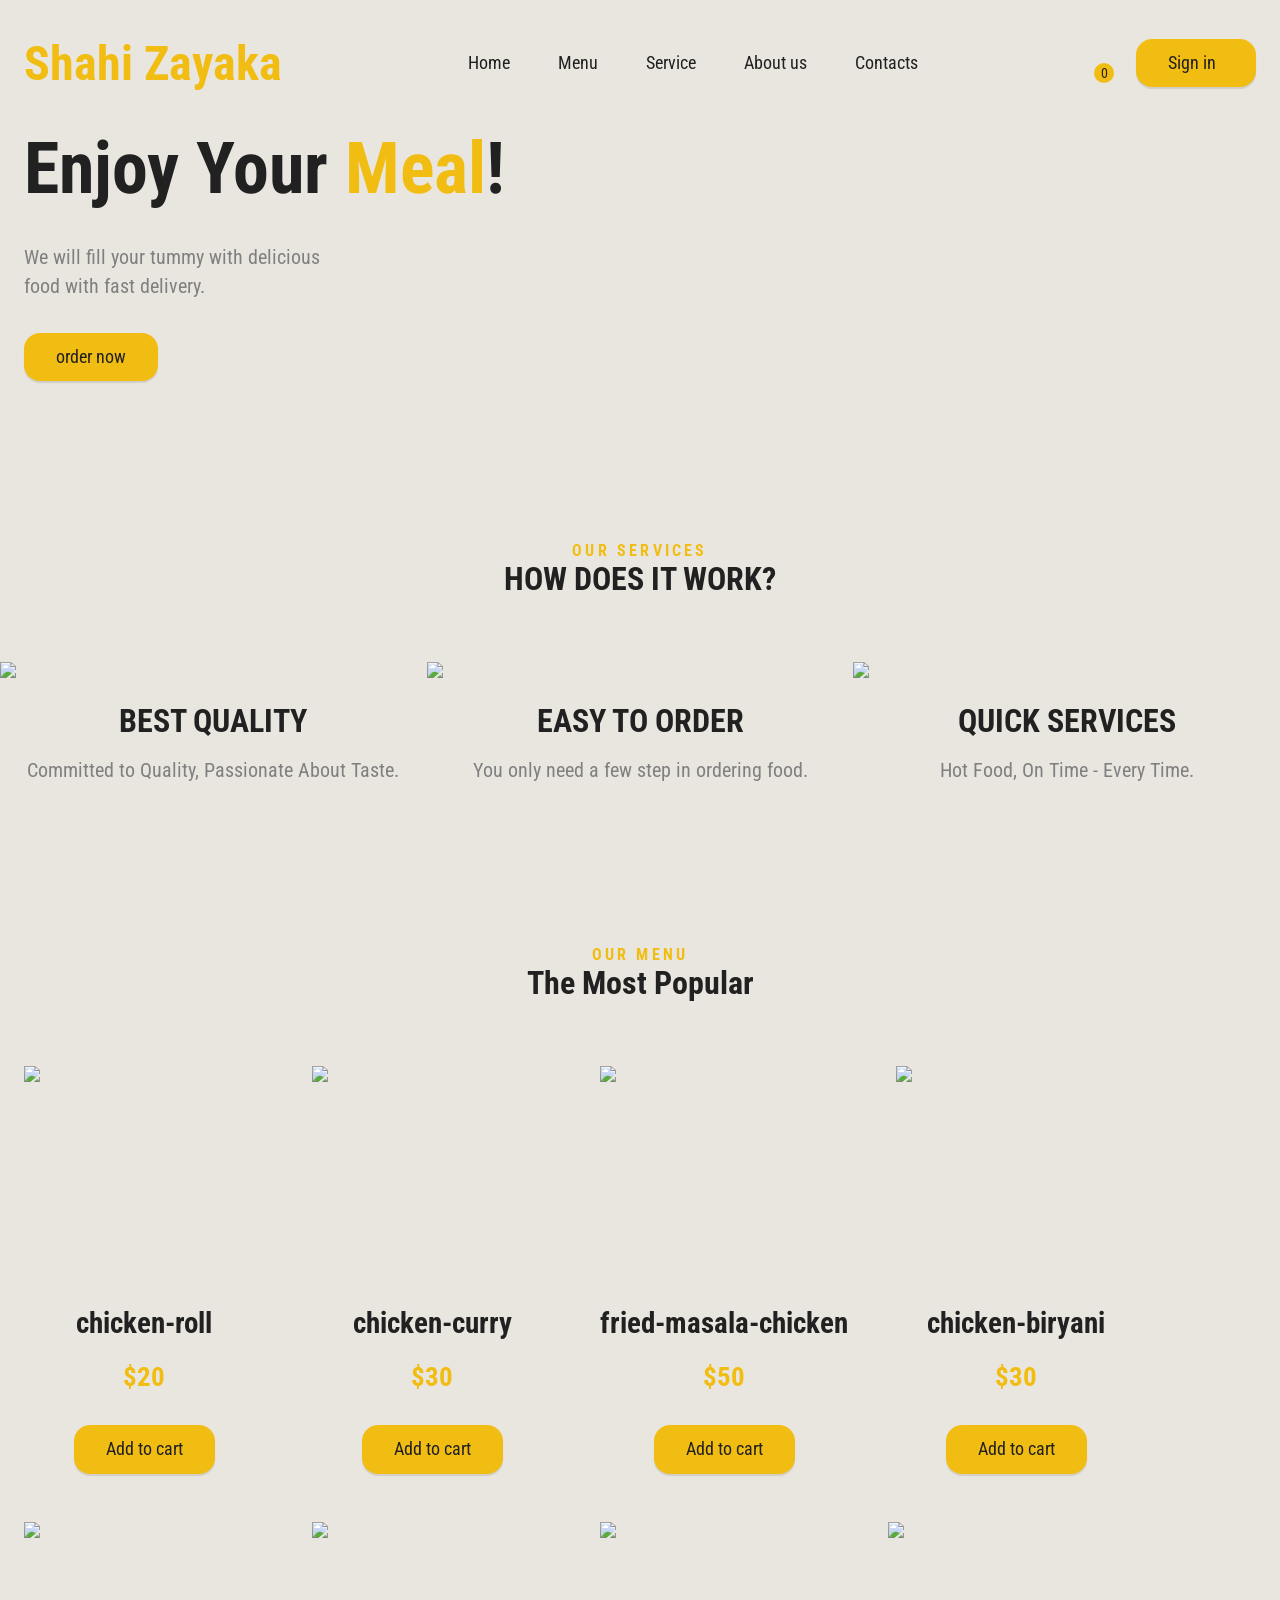
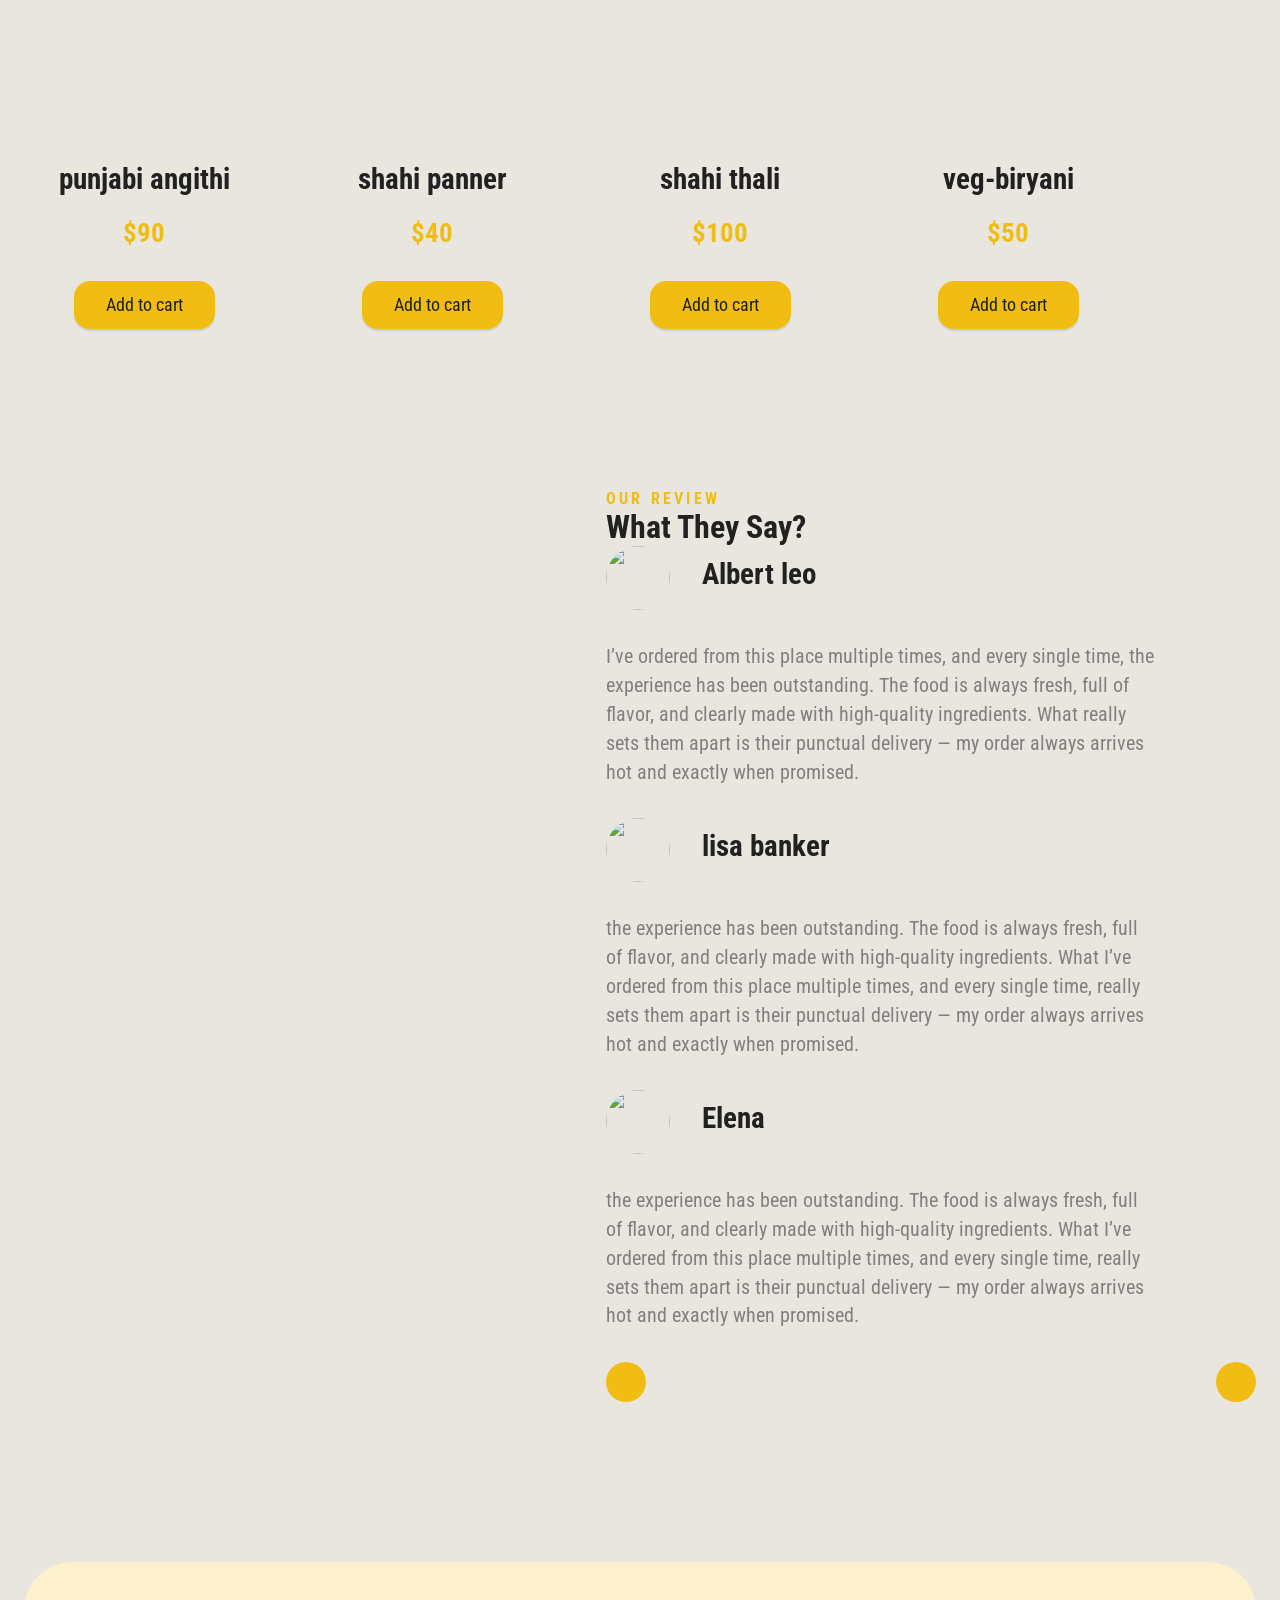
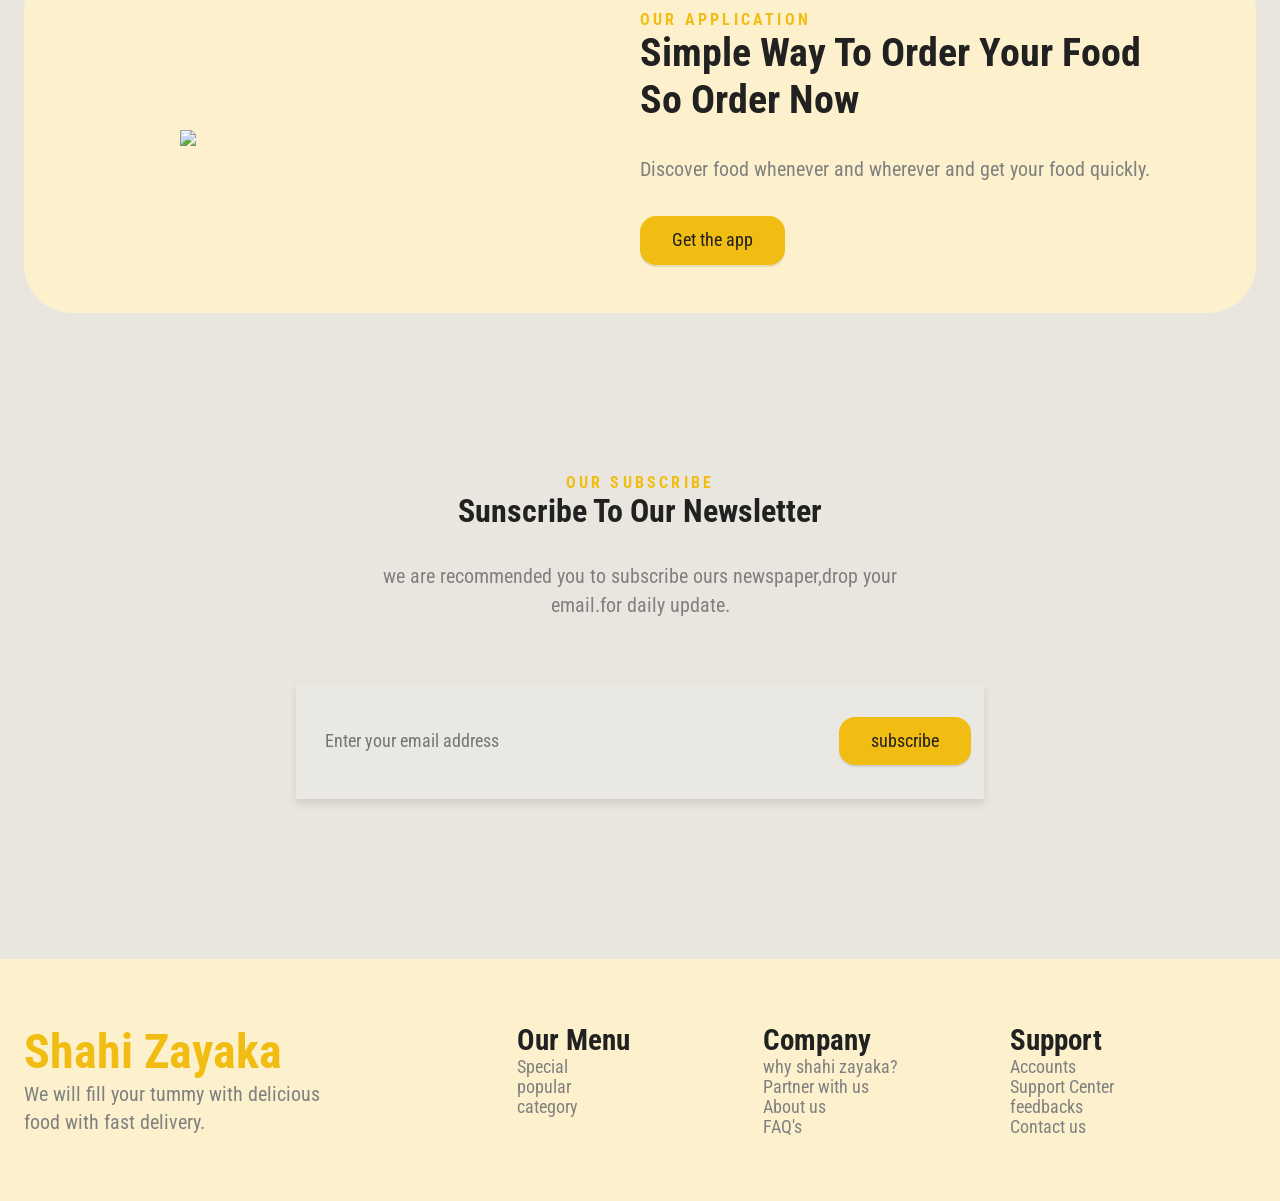
==== index.html @ 4ebecc83 "Add files via upload" ====
<!DOCTYPE html>
<html lang="en">
<head>
    <meta charset="UTF-8">
    <meta name="viewport" content="width=device-width, initial-scale=1.0">
    <title>Shahi Zaika</title>
    <link rel="stylesheet" href="https://cdnjs.cloudflare.com/ajax/libs/font-awesome/7.0.0/css/all.min.css" integrity="sha512-DxV+EoADOkOygM4IR9yXP8Sb2qwgidEmeqAEmDKIOfPRQZOWbXCzLC6vjbZyy0vPisbH2SyW27+ddLVCN+OMzQ==" crossorigin="anonymous" referrerpolicy="no-referrer" />
    <link rel="stylesheet" href="https://cdn.jsdelivr.net/npm/swiper@11/swiper-bundle.min.css"
/>
    <link rel="stylesheet" href="style.css">
    <script defer src="main.js"></script>
</head>
<body>
    <!-- HEADER -->
     <header>
        <nav class="navbar flex between wrapper">
            <a href="#" class="logo">Shahi Zayaka</a>

            <!-- DESKTOP-MENU -->
            <ul class="navlist flex gap-3">
                <li>
                    <a href="#">Home</a>
                </li>
                <li>
                    <a href="#">Menu</a>
                </li>
                <li>
                    <a href="#">Service</a>
                </li>
                <li>
                    <a href="#">About us</a>
                </li>
                <li>
                    <a href="#">Contacts</a>
                </li>
            </ul>
                    <!-- MOBILE-MENU -->
                    
                     <ul class="mobile-menu">
                <li>
                    <a href="#">Home</a>
                </li>
                <li>
                    <a href="#">Menu</a>
                </li>
                <li>
                    <a href="#">Service</a>
                </li>
                <li>
                    <a href="#">About us</a>
                </li>
                <li>
                    <a href="#">Contacts</a>
                </li>
                <li>
                    <a href="#" class="btn">
                    Sign in
                    &nbsp;
                    <i class="fa-solid fa-right-to-bracket"></i>
                </a>
                </li>
            </ul>
            <div class="Desktop-Action flex gap-2">
                <a href="#" class="cart-icon">
                    <i class="fa-solid fa-bag-shopping"></i>
                    <span class="cart-value">0</span>

                </a>
                <a href="#" class="btn">
                    Sign in
                    &nbsp;
                    <i class="fa-solid fa-right-to-bracket"></i>
                </a>
                <a href="#" class="hamburger">
                    <i class="fa-solid fa-bars"></i>
                </a>
            </div>
        </nav>

     </header>
     <!-- section part -->
      <main>
        <section>
            <div class="hero-section flex wrapper gap-4">
                <div class="content">
                   <h1> Enjoy Your <span>Meal</span>!</h1>
                   <p class="para">
                    We will fill your tummy with delicious <br>
                    food with fast delivery.
                   </p>
                   
                
                <div class="fex gap-2">
                    <a href="#" class="btn">order now</a>
                    <a href="#" class="social-icon">
                    <i class="fa-brands fa-facebook"></i>
                    </a>
                    <a href="#" class="social-icon">
                    <i class="fa-brands fa-square-x-twitter"></i>
                    </a>
                    <a href="#" class="social-icon">
                    <i class="fa-brands fa-square-instagram"></i>    
                    </a>
                    <a href="#" class="social-icon">
                    <i class="fa-brands fa-square-whatsapp"></i>    
                    </a>
                    <a href="#" class="social-icon">
                    <i class="fa-brands fa-google-plus"></i>
                    </a>
                    </div>
                </div>

            <div class="image-container">
                <img src="images/delivery-boy.png" alt="">
            </div>
            </div>
        </section>
        <section>
            <div class="wrapper p-top">
               <div class="text-center">
                <h5>OUR SERVICES</h5>
                <h2>HOW DOES IT WORK?</h2>
                </div>
            </div>
            <div class="flex text-center mt-4 gap-4">
                <div class="services-card">
                    <div class="image-container">
                    <img src="images/best-quality.png" >
                    </div>
                    <h3>BEST QUALITY</h3>
                    <p>
                    Committed to Quality, Passionate About Taste.
                    </p>
                    
                </div>
                <div class="services-card">
                    <div class="image-container">
                    <img src="images/easy-to-order.png" >
                    </div>
                    <h3>EASY TO ORDER</h3>
                    <p>
                        You only need a few step in ordering food.
                    </p>
                    
                </div>
                <div class="services-card">
                    <div class="image-container">
                    <img src="images/fast-delivery.png" >
                    </div>
                    <h3>QUICK SERVICES</h3>
                    <p>
                    Hot Food, On Time - Every Time.
                    </p>
                    
                </div>
            </div>
        </section>
        
        <section>
            <div class="wrapper p-top">
                <div class="text-center">
                <h5>OUR MENU</h5>
                <h2>The Most Popular</h2>
                </div>

                <div class="card-list text-center flex mt-4 gap-3">
                    <!-- <div class="order-list">
                        <div class="card-image">
                            <img src="images/fried-masala-chicken.png" >
                        </div>
                        <h4>fried-masala-chicken</h4>
                        <h4 class="price">$30</h4>
                        <a href="#" class="btn">Add to cart</a>
                    </div> -->

                </div>
                <!-- card tab -->
                 <div class="cart-tab">
                    <h3>Your Cart</h3>
                    <div class="cart-list">
                        <!-- <div class="item">
                            <div class="item-image">
                                <img src="images/chicken-roll.png" alt="">

                            </div>
                            <div>
                                <h4>Chicken-roll</h4>
                                <h4 class="item-total">$20</h4>
                            </div>
                            <div class="flex">
                                <a href="#" class="quantity-btn">
                                    <i class="fa-solid fa-minus"></i>
                                </a>
                                <h4 class="quantity-value">1</h4>
                                <a href="#" class="quantity-btn">
                                    <i class="fa-solid fa-plus"></i>
                                </a>
                            </div>

                        </div> -->
                    </div>
                    <div class="total-container">
                        <h4>total:</h4>
                        <h4 class="cart-total">$0.00</h4>
                    </div>
                    <div class="btn-container flex gap-2">
                        <a href="#" class="btn close-btn">Close</a>
                        <a href="#" class="btn">Check out</a>

                    </div>
                    
                 </div>







            </div>

        </section>
        <section>
            
            <div class="wrapper p-top flex gap-3">
                <div class="image-container">
                    <img src="images/delivery-boy-with-phone.png" alt="">
                </div>
                <div class="content">
                    <h5>OUR REVIEW</h5>
                    <h2>what they say?</h2>
                    <div class="review-container">
                        <div class="swiper mySwiper">
                            <div class="swiper-wrapper">
                            <div class="swiper-slide">
                              <div class="flex gap-2">
                                <div class="profile">
                                     <img src="images/profile1.jpeg" alt="">
                                </div>
                              <div>
                                <h4>Albert leo</h4>
                                <div class="mt-half">
                                    <i class="fa-solid fa-star"></i>
                                    <i class="fa-solid fa-star"></i>
                                    <i class="fa-solid fa-star"></i>
                                    <i class="fa-solid fa-star"></i>
                                    <i class="fa-solid fa-star"></i>
                                </div>
                              </div>
                        </div>
                             <p class="para">
                                    I’ve ordered from this place multiple times, and every single time, the experience has been outstanding. The food is always fresh, full of flavor, and clearly made with high-quality ingredients. What really sets them apart is their punctual delivery — my order always arrives hot and exactly when promised.
                             </p>
                            
                        <div class="swiper-slide">
                            <div class="flex gap-2"> 
                            <div class="profile">
                                <img src="images/profile2.jpeg" alt="">
                            </div>
                            <div>
                                <h4>lisa banker</h4>
                                <div class="mt-half">
                                    <i class="fa-solid fa-star"></i>
                                    <i class="fa-solid fa-star"></i>
                                    <i class="fa-solid fa-star"></i>
                                    <i class="fa-solid fa-star"></i>
                                    <i class="fa-solid fa-star"></i>
                                </div>
                            </div>
                        </div>
                         <p class="para">
                                    the experience has been outstanding. The food is always fresh, full of flavor, and clearly made with high-quality ingredients. What I’ve ordered from this place multiple times, and every single time, really sets them apart is their punctual delivery — my order always arrives hot and exactly when promised.
                         </p>
                        </div>    
                        <div class="swiper-slide">
                            <div class="flex gap-2"> 
                            <div class="profile">
                                <img src="images/profile3.jpeg" alt="">
                            </div>
                            <div>
                                <h4>Elena</h4>
                                <div class="mt-half">
                                    <i class="fa-solid fa-star"></i>
                                    <i class="fa-solid fa-star"></i>
                                    <i class="fa-solid fa-star"></i>
                                    <i class="fa-solid fa-star"></i>
                                    <i class="fa-solid fa-star"></i>
                                </div>
                            </div>
                        </div>
                         <p class="para">
                                    the experience has been outstanding. The food is always fresh, full of flavor, and clearly made with high-quality ingredients. What I’ve ordered from this place multiple times, and every single time, really sets them apart is their punctual delivery — my order always arrives hot and exactly when promised.
                         </p>
                        </div>    
                     </div>
                     </div>
                
    
                       <div class="flex between">
                        <a href="#" class="arrow" id="next">
                            <i class="fa-solid fa-arrow-left"></i>
                        </a>
                        <a href="#" class="arrow">
                            <i class="fa-solid fa-arrow-right" id="prev"></i>
                        </a>
                       </div>
                       </div>
                    </div>



                </div>
                
            </div>
        </section>
        <section>
            <div class="wrapper p-top">
                <div class="app-container flex between">
                    <div class="image-container">
                    <img src="images/mobile-app.png">
                </div>
                <div class="content">
                    <h5>OUR APPLICATION</h5>
                    <h2>Simple way to order your food <br>so order now</h2>
                    <p class="para">
                        Discover food whenever and wherever and get your food quickly.

                    </p>
                    <a href="#" class="btn">Get the app</a>
                </div>
                </div>

            </div>
        </section>
        <section>
            <div class="wrapper p-top ">
                <div class="text-center">
                    <h5>OUR SUBSCRIBE</h5>
                <h2>Sunscribe to our newsletter</h2>
                <p class="para m-auto">
                    we are recommended you to subscribe ours newspaper,drop your email.for daily update.
                    
                </p>
                <label class="input-container flex ">
                    <input type="email" name="email" id="email"
                    placeholder="Enter your email address" autocomplete="off">
                    <a href="#" class="btn">subscribe</a>

                </label>
                </div>
            </div>
        </section>

      </main>
      <!-- FOOTER -->
    <footer>
        <div class="footer-container">
            <div class="flex wrapper gap-4">
                <div class="footer-wrapper">
                    <a href="#" class="logo">Shahi Zayaka</a>
                   <p class="mt-one-half">
                    We will fill your tummy with delicious <br>
                    food with fast delivery.
                   </p>
                   <div class="fex gap-2 mt-one-half">
                    <a href="#" class="social-icon">
                    <i class="fa-brands fa-facebook"></i>
                    </a>
                    <a href="#" class="social-icon">
                    <i class="fa-brands fa-square-x-twitter"></i>
                    </a>
                    <a href="#" class="social-icon">
                    <i class="fa-brands fa-square-instagram"></i>    
                    </a>
                    <a href="#" class="social-icon">
                    <i class="fa-brands fa-square-whatsapp"></i>    
                    </a>
                    <a href="#" class="social-icon">
                    <i class="fa-brands fa-google-plus"></i>
                    </a>
                    </div> 
                </div>
                <ul class="footer-wrapper">
                    <li>
                        <h4>Our Menu</h4>
                    </li>
                    <li class="mt-one-half">
                        <a href="#" class="footer-link">Special</a>
                    </li>
                    <li class="mt-one-half">
                        <a href="#" class="footer-link">popular</a>
                    </li>
                    <li class="mt-one-half">
                        <a href="#" class="footer-link">category</a>
                    </li>
                </ul>
                <ul class="footer-wrapper">
                    <li>
                        <h4>Company</h4>
                    </li>
                    <li class="mt-one-half">
                        <a href="#" class="footer-link">why shahi zayaka?</a>
                    </li>
                    <li class="mt-one-half">
                        <a href="#" class="footer-link">Partner with us</a>
                    </li>
                    <li class="mt-one-half">
                        <a href="#" class="footer-link">About us</a>
                    </li>
                    <li class="mt-one-half">
                        <a href="#" class="footer-link">FAQ's</a>
                    </li>
                </ul>
                <ul class="footer-wrapper">
                    <li>
                        <h4>Support</h4>
                    </li>
                    <li class="mt-one-half">
                        <a href="#" class="footer-link">Accounts</a>
                    </li>
                    <li class="mt-one-half">
                        <a href="#" class="footer-link">Support Center</a>
                    </li>
                    <li class="mt-one-half">
                        <a href="#" class="footer-link">feedbacks</a>
                    </li>
                    <li class="mt-one-half">
                        <a href="#" class="footer-link">Contact us</a>
                    </li>
                </ul>
            </div>

        </div>

    </footer>  
    <script src="https://cdn.jsdelivr.net/npm/swiper@11/swiper-bundle.min.js"></script>
    
</body>
</html>
---- style.css ----
@import url('https://fonts.googleapis.com/css2?family=Roboto+Condensed:ital,wght@0,100..900;1,100..900&family=Roboto:ital,wght@0,100..900;1,100..900&display=swap');



*{
    margin: 0;
    padding: 0;
    box-sizing: border-box;
     font-family: "Roboto Condensed", sans-serif;
}
:root{
    --lead:#212121;
    --gold-finger: #f2BD12;
    --eye-ball:#e9e6df;
    --hint-yellow:#FCF1CC;
    --pure-white:#FFF;

}
body{
    background:var(--eye-ball);
}
/* BASIC STYLING */
a{
    font-size: 1.1rem;
    text-decoration: none;
    color: var(--lead);
}
.flex{
    display:flex;
    align-items: center;
    flex-wrap: wrap;
}
li{
    list-style: none;
}
.between{
    justify-content: space-between;
}
.gap-2{
    gap: 2rem;
}
.gap-3{
    gap: 3rem;
}
.wrapper{
    max-width: 1400px;
    
    margin:auto;
    padding-inline: 1.5rem;

}
img{
    max-width: 100%;
    height: auto;
    margin: auto;
    display: block;
}
.p-top{
    padding-top: 10rem;
}
.text-center{
    text-align: center;
}
.mt-4{
    margin-top: 4rem;

}
.mt-half{
    margin: .5rem;
}
.m-auto{
    margin: auto;
}
mt-one-half{
    margin: 1.5rem;
}
/* section 1 */
h5{
    font-size: 1rem;
    letter-spacing: .2rem;
    color: var(--gold-finger);
    text-transform: uppercase;
}
h2{
    font-size: 2rem;
    text-transform: capitalize;
    color: var(--lead);
}
h3{
    font-size: 2rem;
    text-transform: capitalize;
    color: var(--lead);
}
.services-card h3{
    margin-top: 1.5rem;
    margin-bottom: 1rem;
}
/* section 2 menu  */
.order-list{
    flex:1;
    flex-basis: 300px;
    background: var(--pure-white);
    border: .1rem solid var(--gold-finger);
    border-radius: 2rem;
    box-shadow: 
    rgba(0, 0, 0, 0.1) 8px 8px 8px,
    rgba(0, 0, 0, 0.1) 8px 8px 8px inset;

}

.order-list img{
    width: 15rem;
    filter: drop-shadow(
        rgba(0, 0, 0, 0.2) 0 10px 10px
    );
}
.card-image{
    height: 15rem;
    width: 15rem;
}
h4{
    font-size: 1.8rem;
    color:var(--lead);
}
.order-card .price{
    font-size: 1.7rem;
    color: var(--gold-finger);
    padding: 1.3rem 0 2rem;
}
/* section 3 review */
.review-container{
        width: 650px;
        max-width: 100%;    
        flex: 1;
}
.swiper {
      width: 100%;
      height: 100%;
    }

    .profile{
        width: 4rem;
        aspect-ratio: 1;
        border-radius: 100vw;
        overflow: hidden;
    }
    .profile img{
        width: 100%;
        height: 100%;
        object-fit: cover;
    }
    .fa-star{
        color: var(--gold-finger);

    }
    .arrow{
        width: 2.5rem;
        aspect-ratio: 1;
        border-radius: 100vw;
        background: var(--gold-finger) ;
        color: var(--lead);
        text-align: center;
    }
    /* section 4 */
    .app-container{
        background: var(--hint-yellow);
        padding: 3rem 6rem;
        border-radius: 3rem;
    }
    .app-container h2{
        font-size: 2.5rem;
    }
    .app-container img{
        width: 25rem;
    }
    
    .app-container .image-container img{
        width: 25rem;
    }
/* section 5 */
.input-container{
    width: 43rem;
    max-width: 100%;
    background: rgb(233, 232, 226);
    padding: .8rem;
    box-shadow: rgba(0, 0, 0, 0.1) 0 5px 8px;
    margin: 4rem auto 0 auto;

}
input[type="email"]{
    flex: 1;
    height: 7vw;
    background: transparent;
    border: none;
    font-size: 1.1rem;
    padding-left: 1rem;
}
input[type="email"]:focus{
    outline: none;
}



/* HEADER STYLING */
.navbar{
    min-height: 14vh;

}
.logo{
    font-size: 3rem;
    font-weight: bold;
    color: var(--gold-finger);
}

.btn{
    display: inline-block;
    padding: .9rem 2rem;
    background-color: var(--gold-finger);
    border-radius: 1rem;
    font-size: 1.1rem;
    color: vaar(--pure-white);
    box-shadow: rgba(0, 0, 0, 0.1) 0 2px 1px;
    transition: .3s ease-in-out;

}

.btn:hover{
    background: var(--eye-ball);
}
.cart-icon{
    font-size: 1.3rem;
    position: relative;
}
.cart-icon .cart-value{
    position: absolute;
    top: 50%;
    right: -10px;
    font-size: .85rem;
    width: 20px;
    aspect-ratio: 1;
    border-radius: 100vw;
    background: var(--gold-finger);
    color: var(--lead);
    text-align: center;
    line-height: 20px;

}
.hamburger{
    font-size: 1.5rem;
    display: none;
           
}
.mobile-menu{
    display: none;
}
/* cart tab styling */
.cart-tab{
    background: var(--hint-yellow);
    position: fixed;
    inset: 0 -500px 0 auto;
    width: 25rem;
    padding-block: 2rem;
    display: flex;
    flex-direction: column;
    justify-content: center;
    text-align: center;
    z-index: 99;
    box-shadow: rgba(0, 0, 0, 0.1) -10px -10px 20px;
    transition: .3s ease-in-out;
}
 
.cart-tab-active{
    inset: 0 0 0 auto;
}
.cart-list{
    flex: 1;
    width: 100%;
    margin-top: 1.5rem;
    overflow: auto;
    
}
.cart-list::-webkit-scrollbar{
    width: 0;
}
.total-container{
    width: 100%;
    background: var(--gold-finger);
    text-align: center;
    margin-block: 1rem;
    padding-block: 1rem;
}
.total-container h4{
    display: inline-block;
    font-size: 1.3rem;
    font-weight: 400;
}
.btn-container{
    display: inline;
}
.btn-container .btn{
    background: var(--gold-finger);
    transition: .3s ease-in-out;

}
.btn-container .btn:hover{
    background: var(--lead);
    color: var(--gold-finger);

}
.item{
    display: flex;
    align-items: center;
    justify-content: space-between;
    gap: 1.5rem;
    padding: .8rem 1rem;
    transition: all .5s ease-in-out;

}
.item .detail{
    flex:2;
}
.item.slide-out{
    transform: translateX(50%);
}
.cart-list .item:nth-child(even){
    background: var(--eye-ball);
}
.item .item-image img{
    width: 5rem;
}
.item h4{
    font-size: 1.3rem;
    color:var(--lead);
}
.item .item-total{
    font-weight: 400;
    margin-top: .3rem;
}
.quantity-btn{
    background: var(--lead);
    color: var(--pure-white);
    width: 1.7rem;
    aspect-ratio: 1;
    border-radius: 100vw;
    text-align: center;
    line-height: 1.7rem;
}
.quantity-value{
    font-size: 1,2rem;
    font-weight: 400;
    margin-inline: .6rem;
    
}

/* SECTION STYLING */
.hero-section{
    min-height: calc(100vh-14vh);
}
.content,
.image-container,
.services-card{
    flex:1;
    flex-basis: 300px;
}
h1{
    font-size: 5.6vw;
    color: var(--lead);
}
h1 span{
    color: var(--gold-finger);

}
p{
    font-size: 1.25rem;
    color: gray;
    line-height: 1.8rem;
}
.para{
    margin-block: 2rem;
    max-width: 550px;
}
.social-icon{
    background: var(--hint-yellow);
    width: 3rem;
    aspect-ratio: 1;
    border-radius: 1rem;
    font-size: 1.2rem;
    text-align: center;
    line-height: 3rem;
    box-shadow: rgba(0, 0, 0, 0.1) 0 2px 1px;

}
.social-icon:hover{
    background: var(--lead);
    color: var(--pure-white);
}

/* FOTTER STYLING */
.footer-container{
    margin-top: 10rem;
    padding-block: 4rem;
    background: var(--hint-yellow);
}
.footer-container .flex{
    align-items: flex-start;
}
.footer-wrapper{
    flex: 1;
    /* flex-basis: 300px; */

}
.footer-wrapper:nth-child(1){
    flex: 2;
}
.footer-wrapper .social-icon:hover{
    background: var(--lead);
    color: var(--hint-yellow);

}
.footer-link{
    color: gray;
    font-size: 1.1rem;
    transition: 0.3s ease-in-out;
}
.footer-link:hover{
    color: var(--lead);

}



/* MEDIA QUERIES */
@media screen and  (max-width: 780px){
    /* header styling */
    .navlist ,
    .Desktop-Action .btn{
        display: none;
    }
    .Desktop-Action .hamburger{
        font-size: 1.5rem;
        display: block;
    }

    .mobile-menu{
    display: flex;
    flex-direction: column;
    justify-content: center;
    align-items: center;
    gap: 2rem;
    position: absolute;
    top: 20%;
    left: -100%;
    transform: translateX(-50%);
    width: 25rem;
    padding: 2rem;
    background: var(--pure-white);
    border: .1rem solid var(--gold-finger);
    border-radius: 2rem;
    box-shadow: 
    rgba(0, 0, 0, 0.05) 8px 8px 8px,
    rgba(0, 0, 0, 0.05) 8px 8px 8px inset;
    transition: all .5s ease-in-out;

    }
    .mobile-menu-active{
        
        left: 50%;
        transform: translateX(-50%);
    }
    /* section styling */
    h1{
        font-size: 3.6rem;
    }
    .content{
        padding-top: 3rem;
    }
    .gap-2{
        gap: 1.4rem;
    }
    .gap-4{
        gap: 4rem;
    }
    /* section styling 1 */
    h2{
        font-size: 3rem;
    }
    /* section 4 */
    .app-container{
        padding:2.2rem;
    }
    .app-container .content h2{
        font-size: 3.5rem;
    }

}
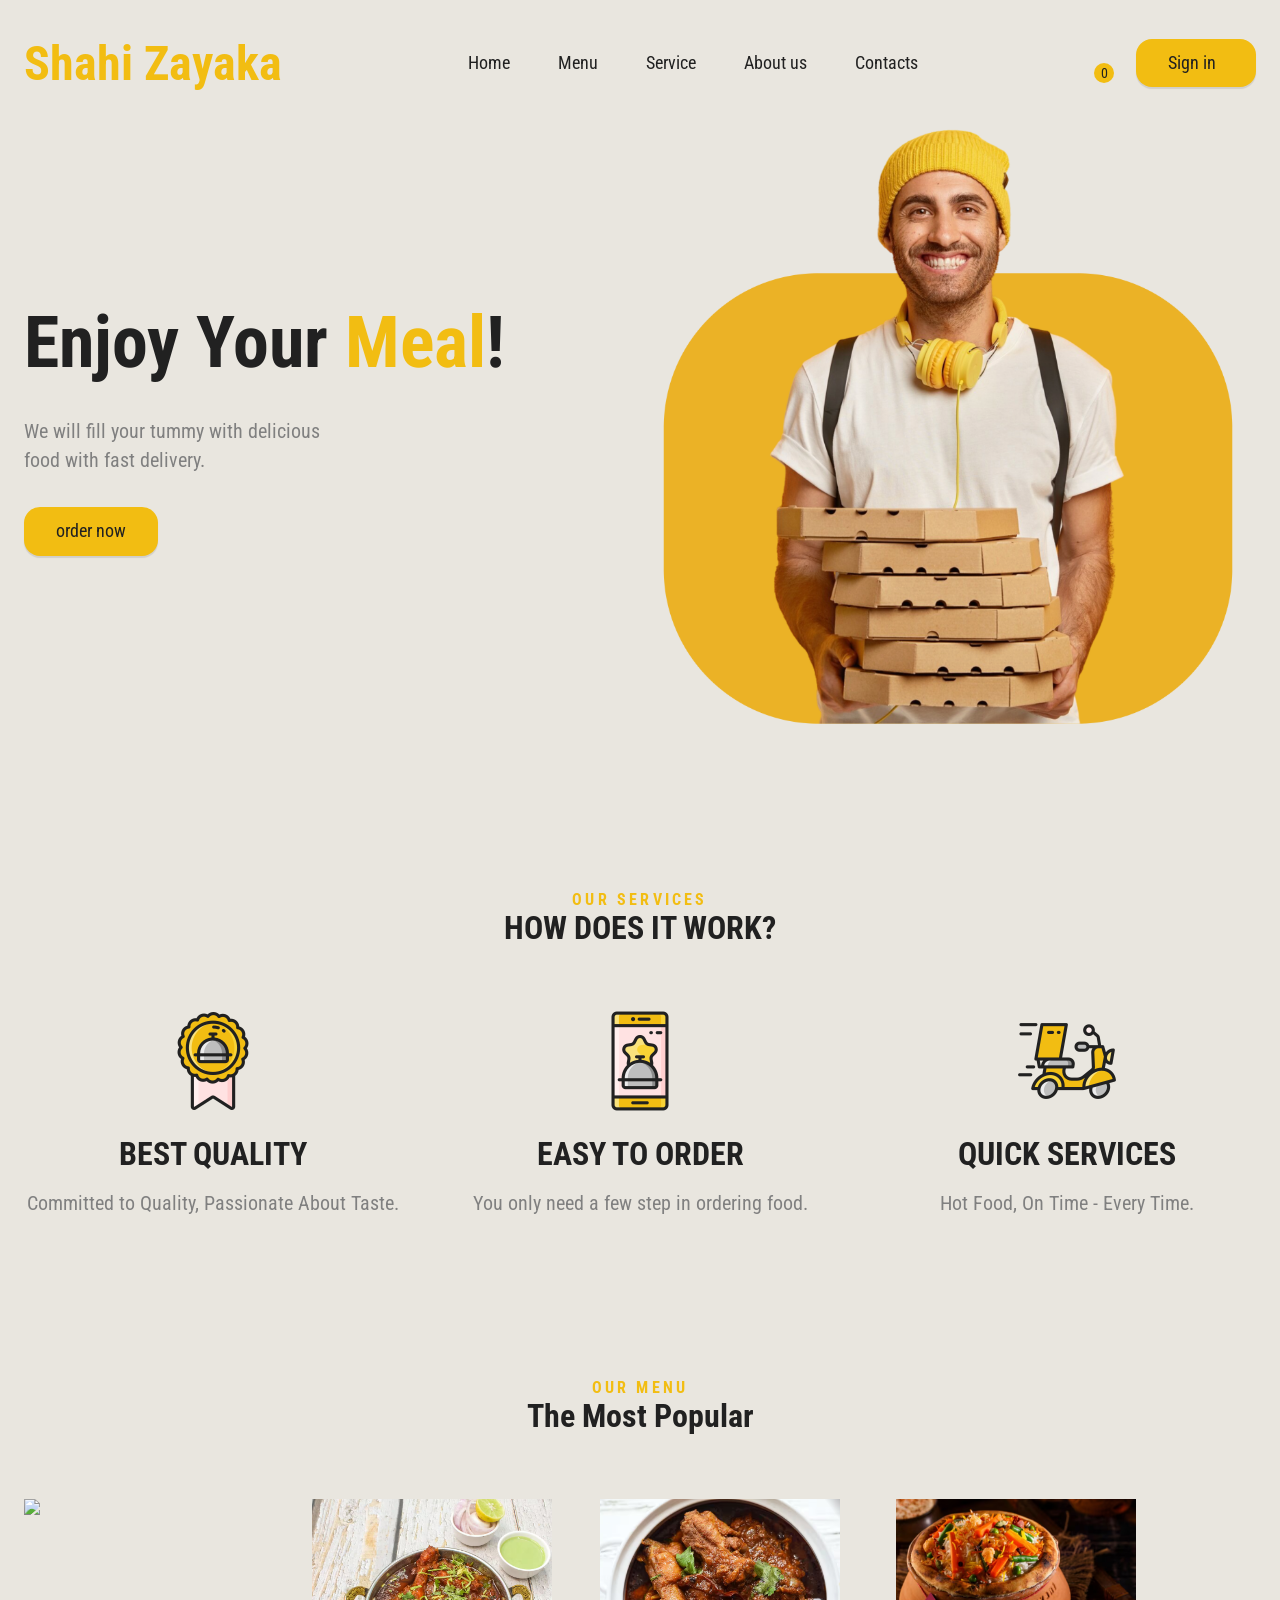
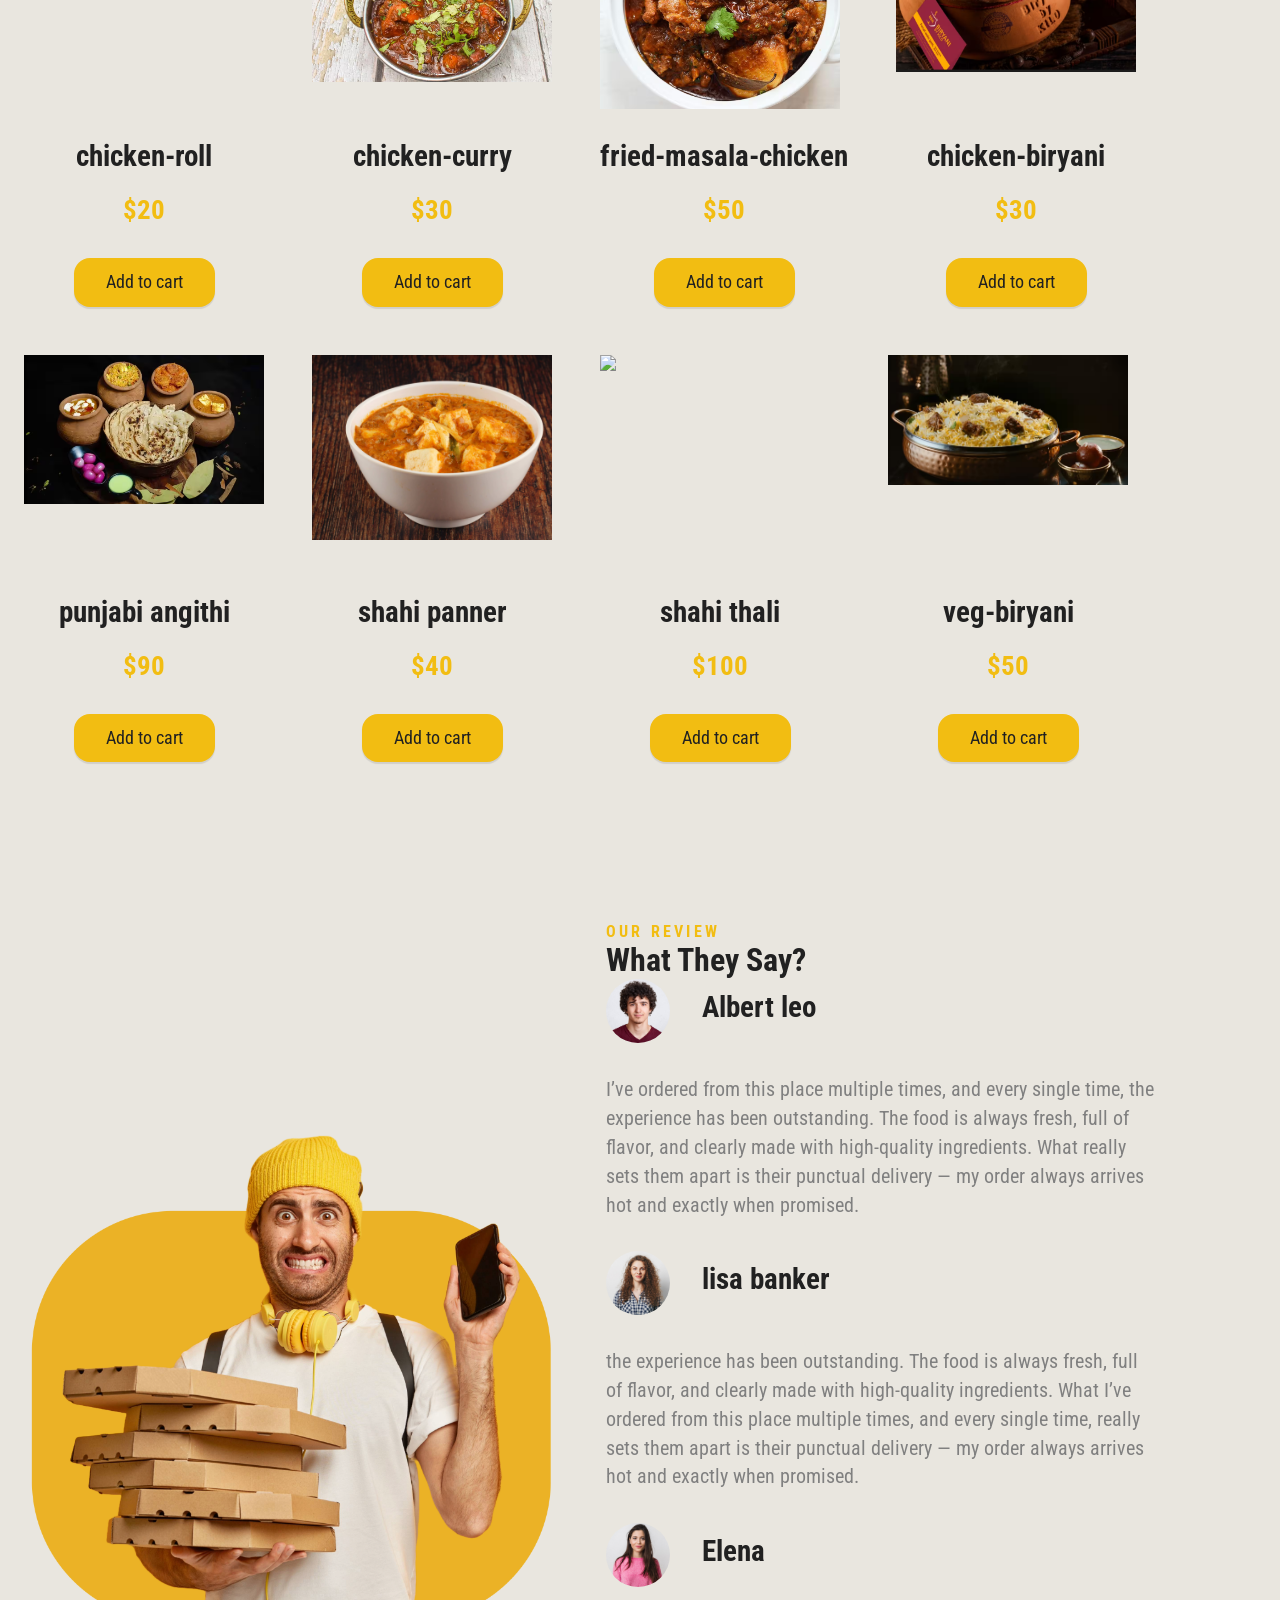
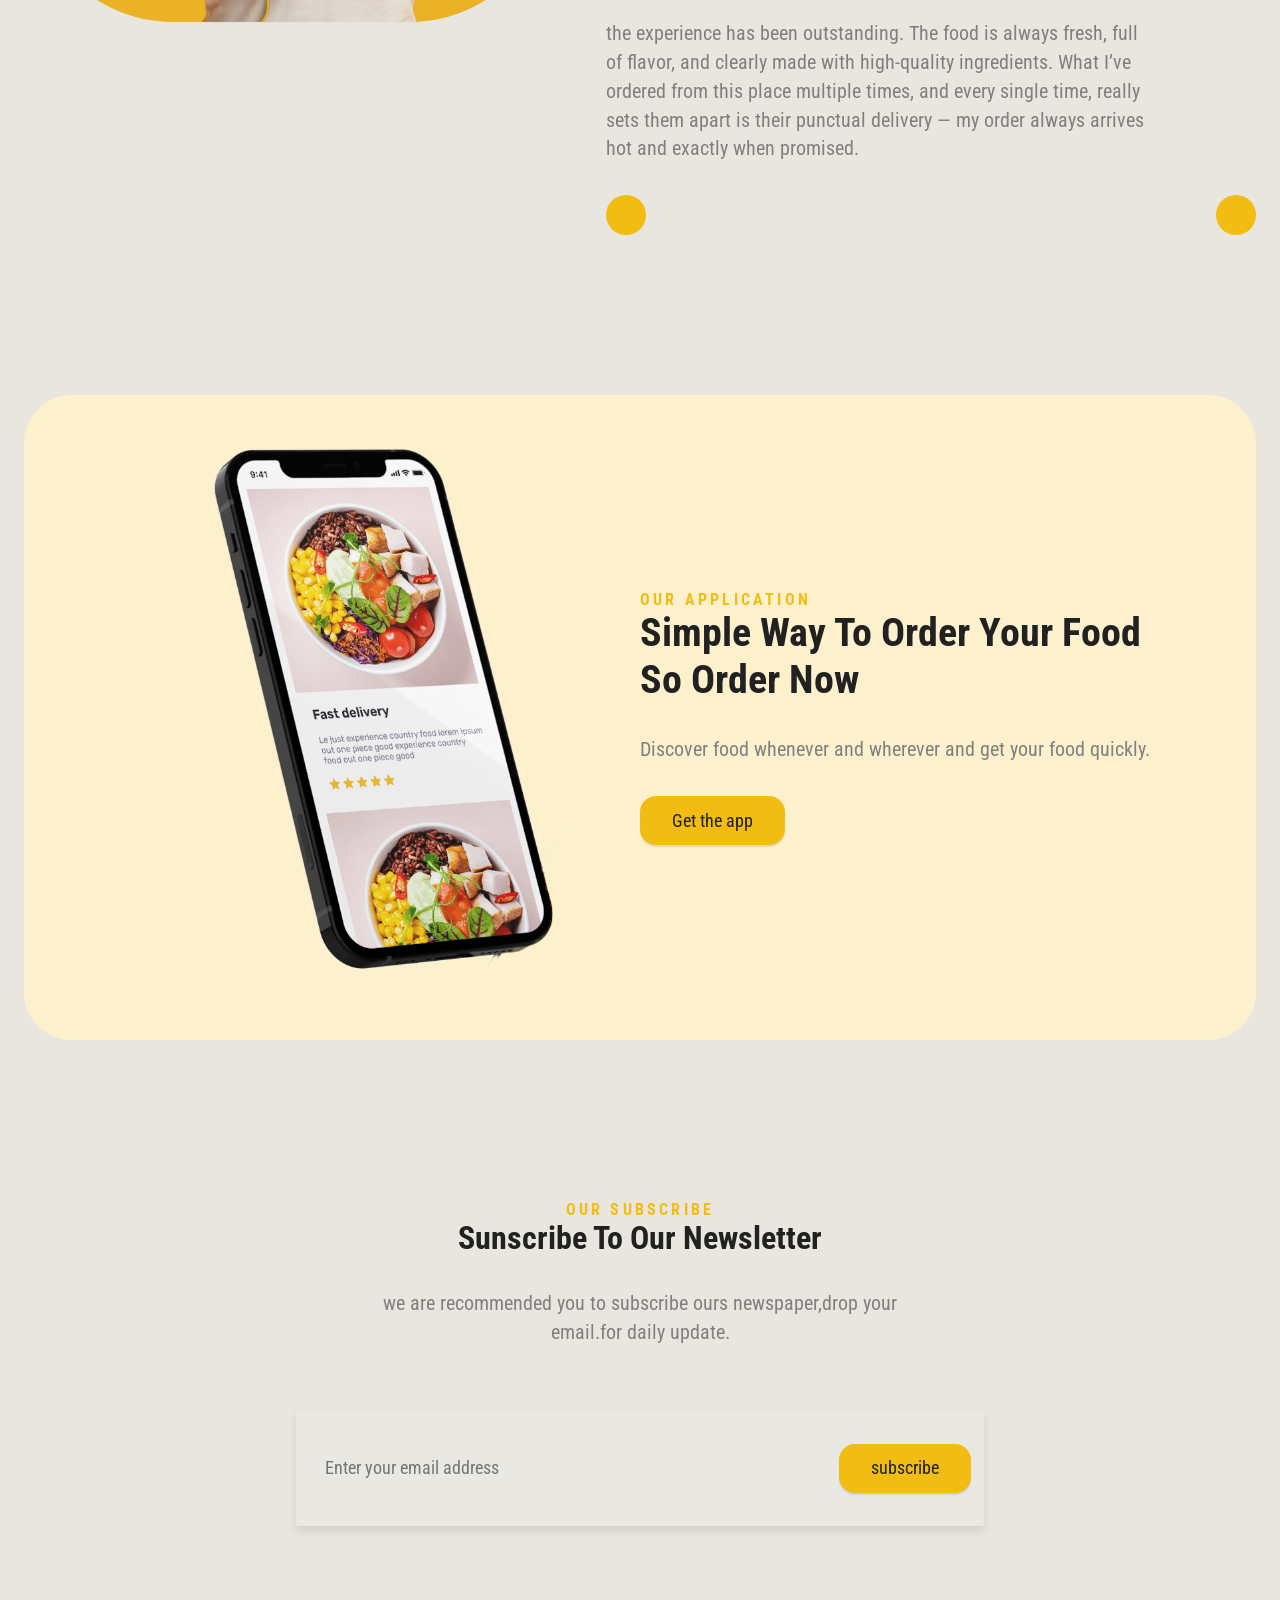
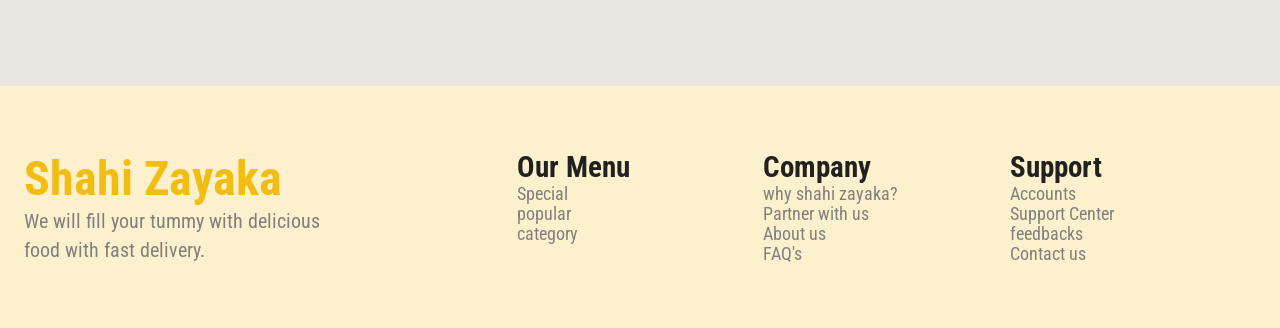
==== commit f8a241d5: "Update index.html" ====
--- a/index.html
+++ b/index.html
@@ -111,7 +111,7 @@
                 </div>
 
             <div class="image-container">
-                <img src="images/delivery-boy.png" alt="">
+                <img src="delivery-boy.png" alt="">
             </div>
             </div>
         </section>
@@ -125,7 +125,7 @@
             <div class="flex text-center mt-4 gap-4">
                 <div class="services-card">
                     <div class="image-container">
-                    <img src="images/best-quality.png" >
+                    <img src="best-quality.png" >
                     </div>
                     <h3>BEST QUALITY</h3>
                     <p>
@@ -135,7 +135,7 @@
                 </div>
                 <div class="services-card">
                     <div class="image-container">
-                    <img src="images/easy-to-order.png" >
+                    <img src="easy-to-order.png" >
                     </div>
                     <h3>EASY TO ORDER</h3>
                     <p>
@@ -145,7 +145,7 @@
                 </div>
                 <div class="services-card">
                     <div class="image-container">
-                    <img src="images/fast-delivery.png" >
+                    <img src="fast-delivery.png" >
                     </div>
                     <h3>QUICK SERVICES</h3>
                     <p>
@@ -166,7 +166,7 @@
                 <div class="card-list text-center flex mt-4 gap-3">
                     <!-- <div class="order-list">
                         <div class="card-image">
-                            <img src="images/fried-masala-chicken.png" >
+                            <img src="fried-masala-chicken.png" >
                         </div>
                         <h4>fried-masala-chicken</h4>
                         <h4 class="price">$30</h4>
@@ -180,7 +180,7 @@
                     <div class="cart-list">
                         <!-- <div class="item">
                             <div class="item-image">
-                                <img src="images/chicken-roll.png" alt="">
+                                <img src="chicken-roll.png" alt="">
 
                             </div>
                             <div>
@@ -224,7 +224,7 @@
             
             <div class="wrapper p-top flex gap-3">
                 <div class="image-container">
-                    <img src="images/delivery-boy-with-phone.png" alt="">
+                    <img src="delivery-boy-with-phone.png" alt="">
                 </div>
                 <div class="content">
                     <h5>OUR REVIEW</h5>
@@ -235,7 +235,7 @@
                             <div class="swiper-slide">
                               <div class="flex gap-2">
                                 <div class="profile">
-                                     <img src="images/profile1.jpeg" alt="">
+                                     <img src="profile1.jpeg" alt="">
                                 </div>
                               <div>
                                 <h4>Albert leo</h4>
@@ -255,7 +255,7 @@
                         <div class="swiper-slide">
                             <div class="flex gap-2"> 
                             <div class="profile">
-                                <img src="images/profile2.jpeg" alt="">
+                                <img src="profile2.jpeg" alt="">
                             </div>
                             <div>
                                 <h4>lisa banker</h4>
@@ -275,7 +275,7 @@
                         <div class="swiper-slide">
                             <div class="flex gap-2"> 
                             <div class="profile">
-                                <img src="images/profile3.jpeg" alt="">
+                                <img src="profile3.jpeg" alt="">
                             </div>
                             <div>
                                 <h4>Elena</h4>
@@ -317,7 +317,7 @@
             <div class="wrapper p-top">
                 <div class="app-container flex between">
                     <div class="image-container">
-                    <img src="images/mobile-app.png">
+                    <img src="mobile-app.png">
                 </div>
                 <div class="content">
                     <h5>OUR APPLICATION</h5>
@@ -436,4 +436,5 @@
     <script src="https://cdn.jsdelivr.net/npm/swiper@11/swiper-bundle.min.js"></script>
     
 </body>
-</html>+
+</html>
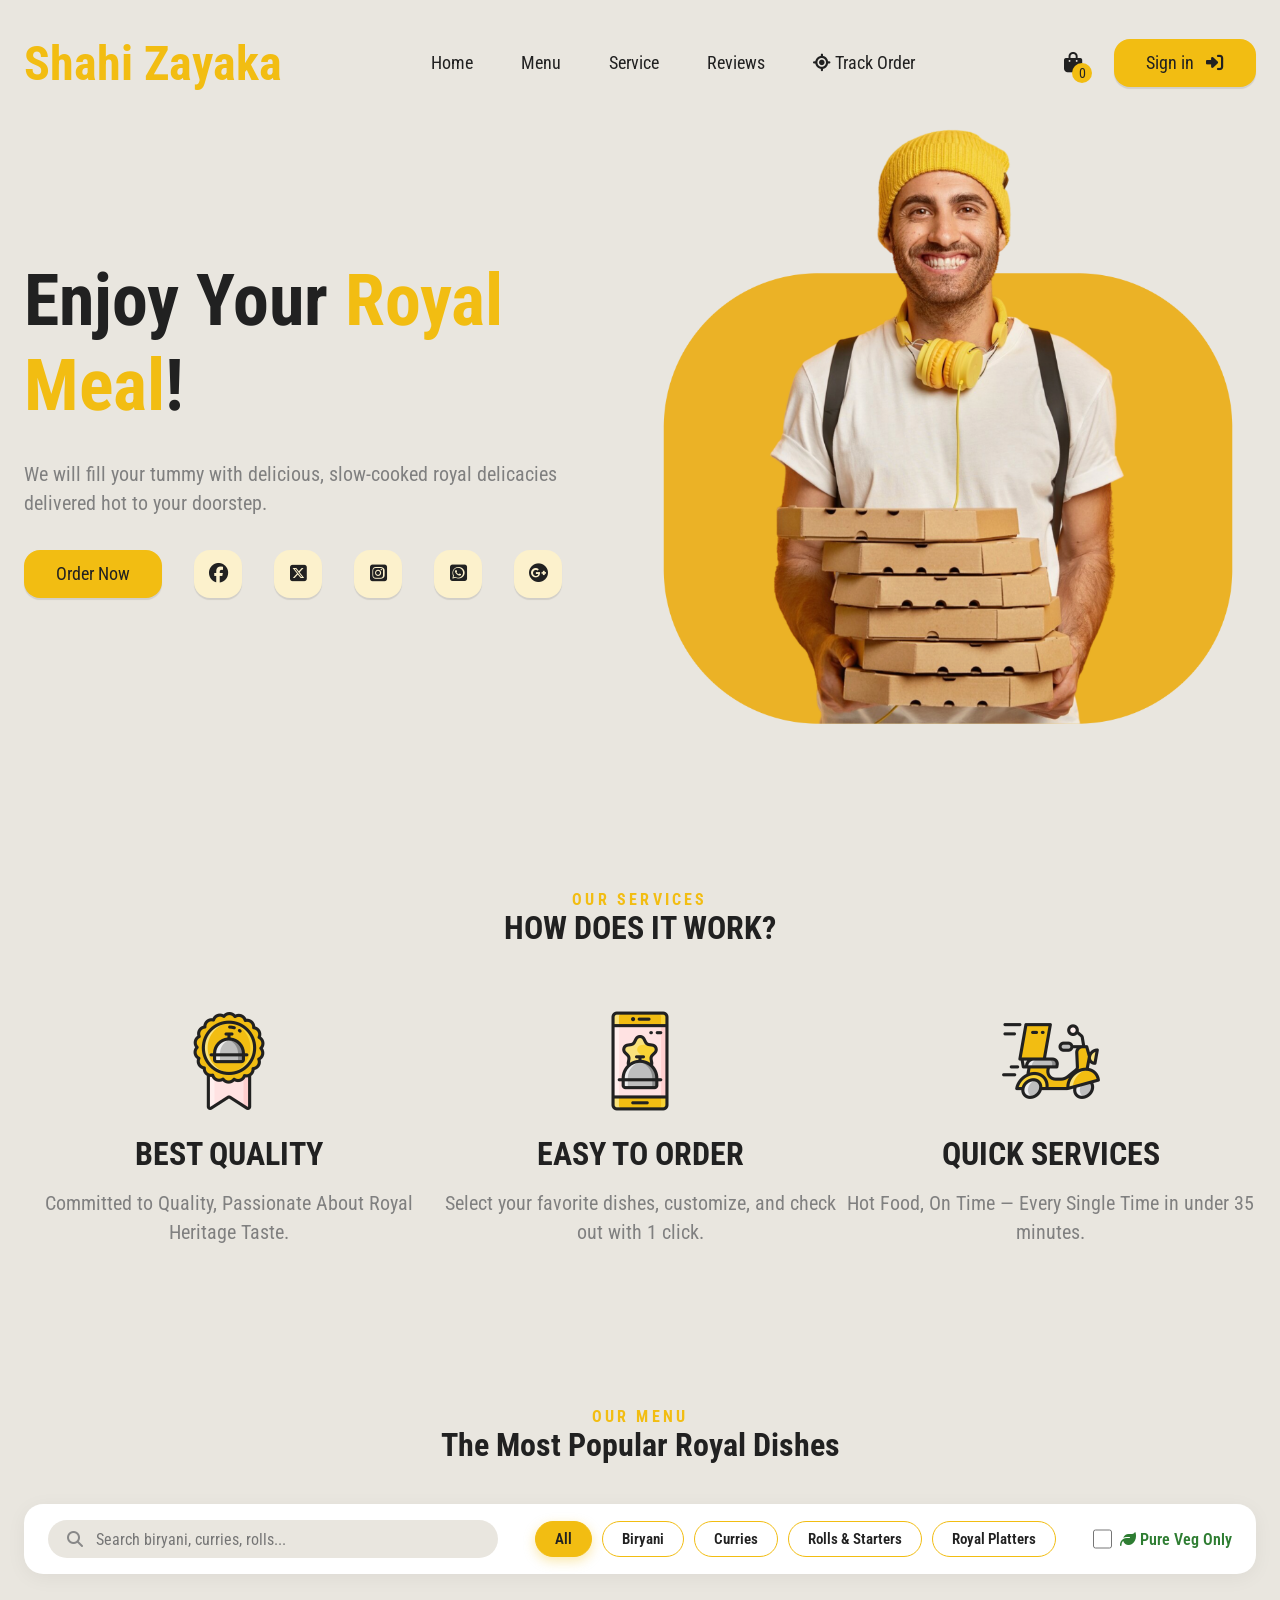
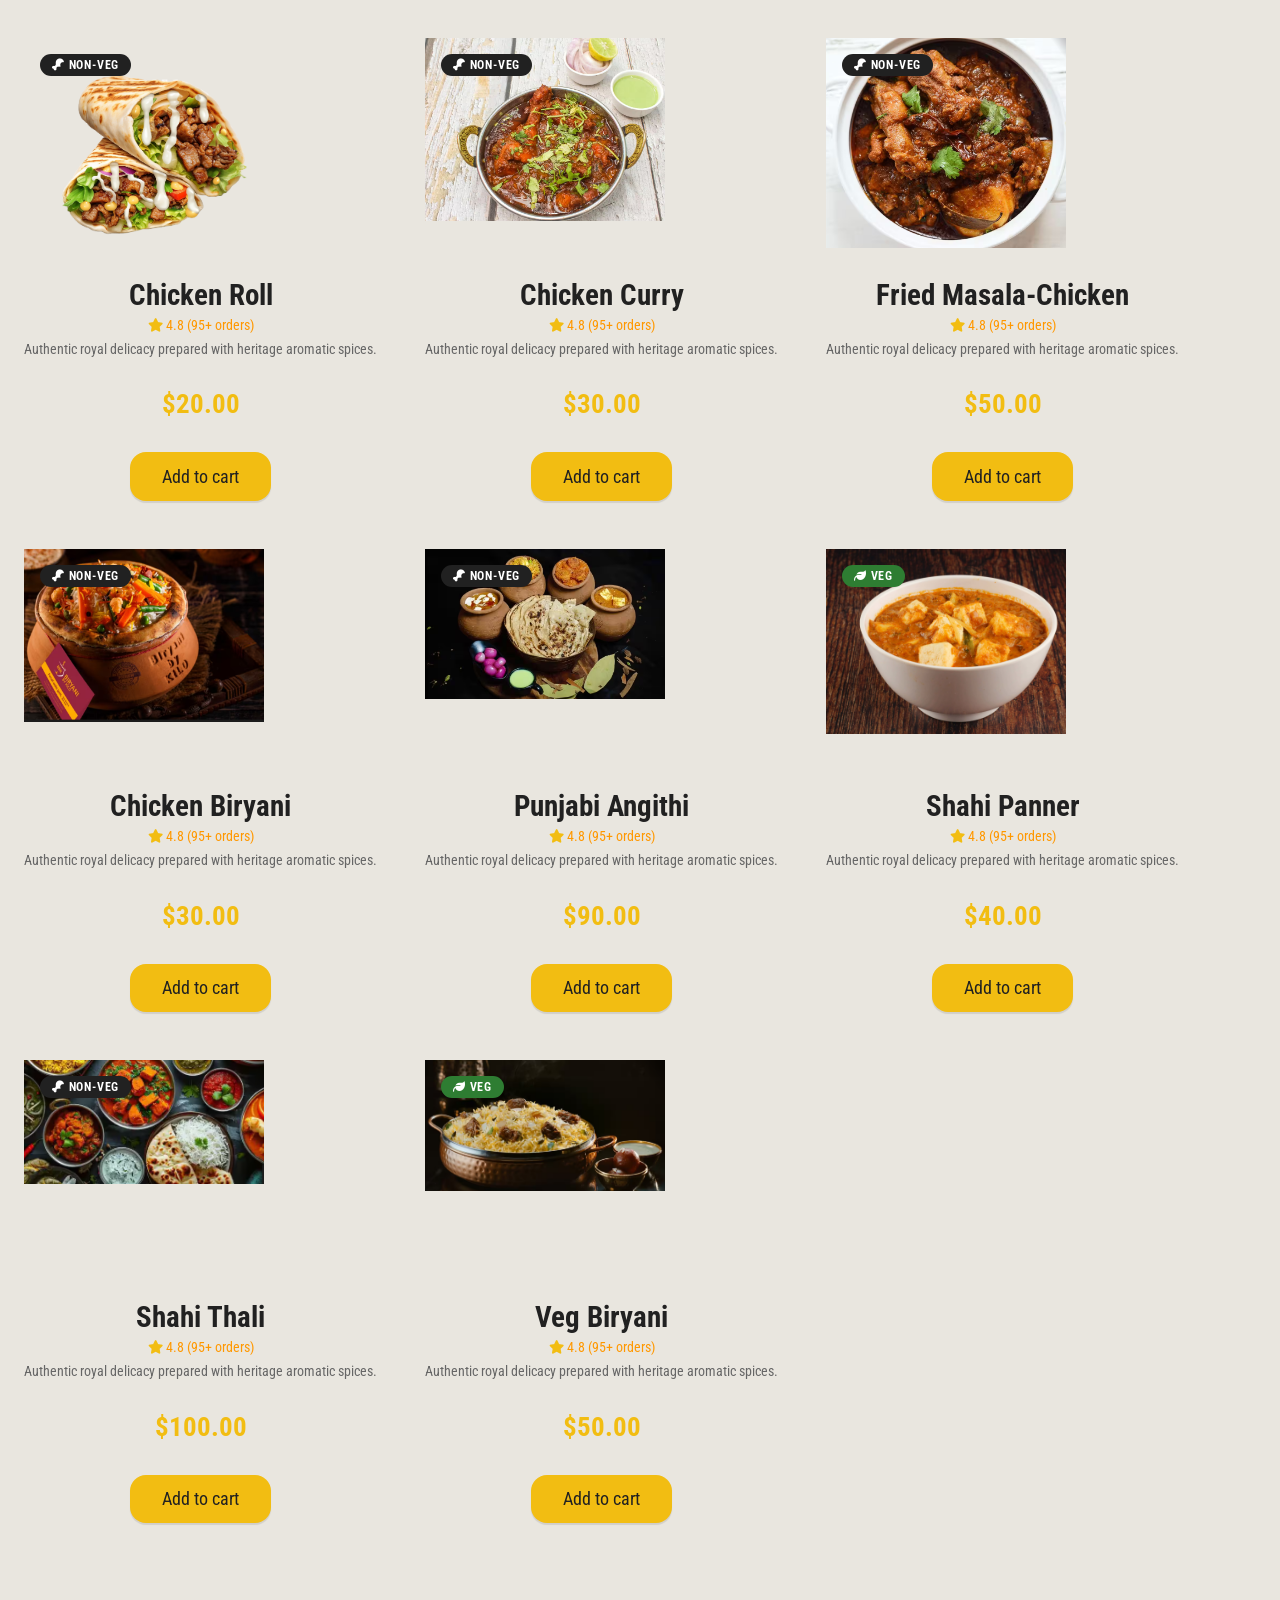
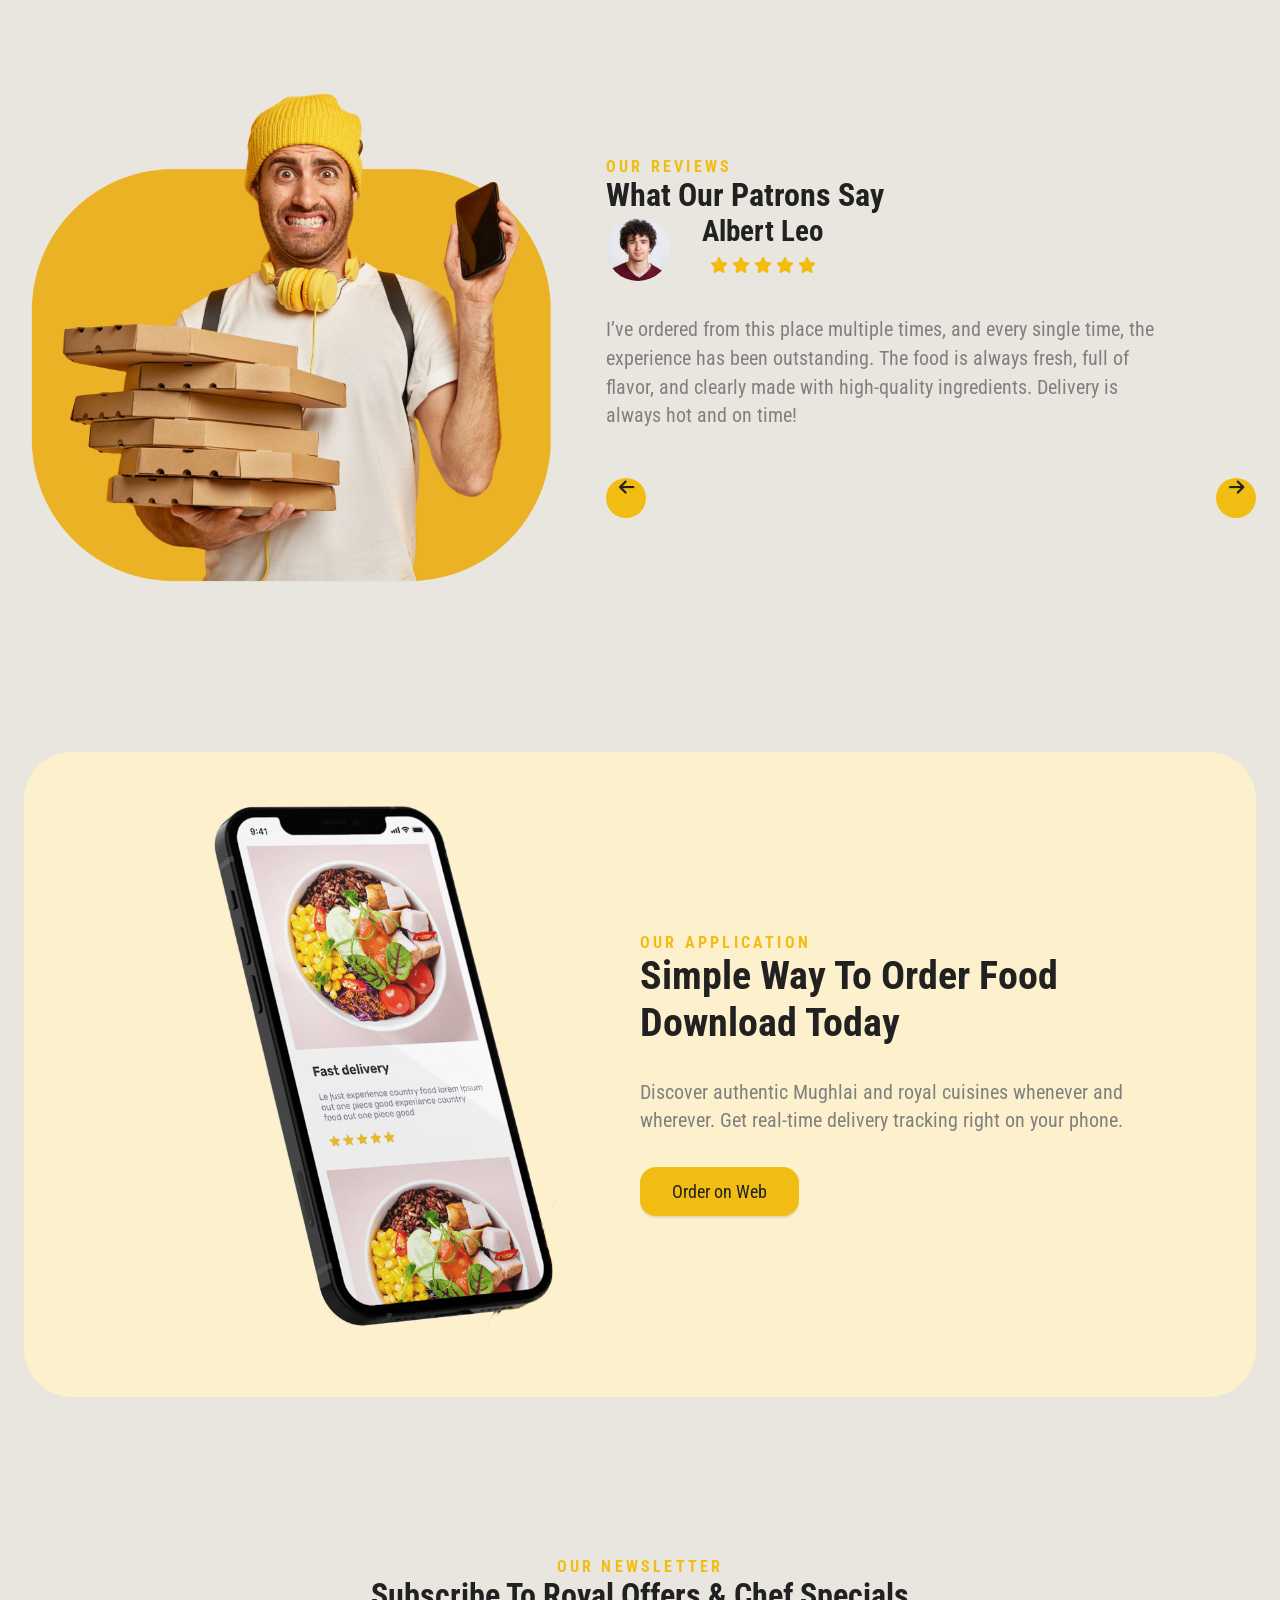
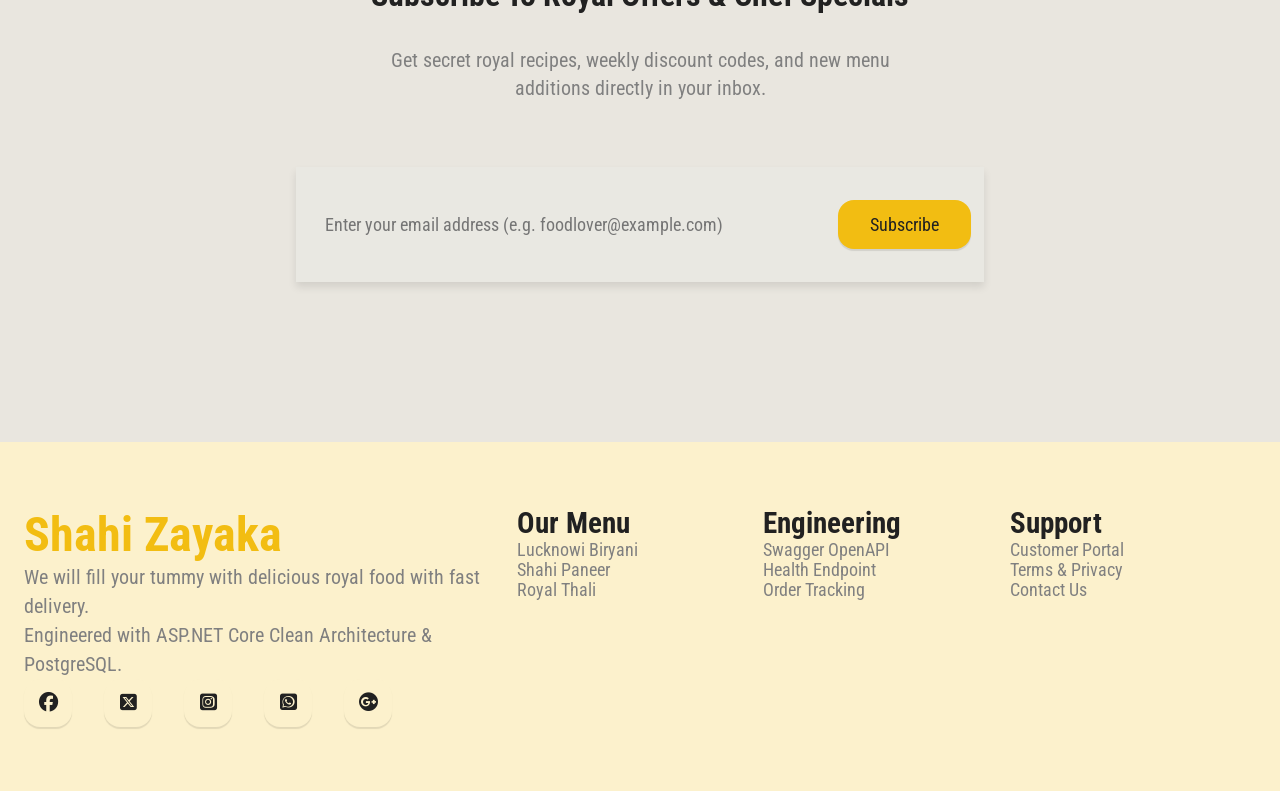
==== commit 998e383a: "feat: add enterprise ASP.NET Core Clean Architecture backend, PostgreSQL & tests" ====
--- a/index.html
+++ b/index.html
@@ -1,440 +1,514 @@
-<!DOCTYPE html>
-<html lang="en">
-<head>
-    <meta charset="UTF-8">
-    <meta name="viewport" content="width=device-width, initial-scale=1.0">
-    <title>Shahi Zaika</title>
-    <link rel="stylesheet" href="https://cdnjs.cloudflare.com/ajax/libs/font-awesome/7.0.0/css/all.min.css" integrity="sha512-DxV+EoADOkOygM4IR9yXP8Sb2qwgidEmeqAEmDKIOfPRQZOWbXCzLC6vjbZyy0vPisbH2SyW27+ddLVCN+OMzQ==" crossorigin="anonymous" referrerpolicy="no-referrer" />
-    <link rel="stylesheet" href="https://cdn.jsdelivr.net/npm/swiper@11/swiper-bundle.min.css"
-/>
-    <link rel="stylesheet" href="style.css">
-    <script defer src="main.js"></script>
-</head>
-<body>
-    <!-- HEADER -->
-     <header>
-        <nav class="navbar flex between wrapper">
-            <a href="#" class="logo">Shahi Zayaka</a>
-
-            <!-- DESKTOP-MENU -->
-            <ul class="navlist flex gap-3">
-                <li>
-                    <a href="#">Home</a>
-                </li>
-                <li>
-                    <a href="#">Menu</a>
-                </li>
-                <li>
-                    <a href="#">Service</a>
-                </li>
-                <li>
-                    <a href="#">About us</a>
-                </li>
-                <li>
-                    <a href="#">Contacts</a>
-                </li>
-            </ul>
-                    <!-- MOBILE-MENU -->
-                    
-                     <ul class="mobile-menu">
-                <li>
-                    <a href="#">Home</a>
-                </li>
-                <li>
-                    <a href="#">Menu</a>
-                </li>
-                <li>
-                    <a href="#">Service</a>
-                </li>
-                <li>
-                    <a href="#">About us</a>
-                </li>
-                <li>
-                    <a href="#">Contacts</a>
-                </li>
-                <li>
-                    <a href="#" class="btn">
-                    Sign in
-                    &nbsp;
-                    <i class="fa-solid fa-right-to-bracket"></i>
-                </a>
-                </li>
-            </ul>
-            <div class="Desktop-Action flex gap-2">
-                <a href="#" class="cart-icon">
-                    <i class="fa-solid fa-bag-shopping"></i>
-                    <span class="cart-value">0</span>
-
-                </a>
-                <a href="#" class="btn">
-                    Sign in
-                    &nbsp;
-                    <i class="fa-solid fa-right-to-bracket"></i>
-                </a>
-                <a href="#" class="hamburger">
-                    <i class="fa-solid fa-bars"></i>
-                </a>
-            </div>
-        </nav>
-
-     </header>
-     <!-- section part -->
-      <main>
-        <section>
-            <div class="hero-section flex wrapper gap-4">
-                <div class="content">
-                   <h1> Enjoy Your <span>Meal</span>!</h1>
-                   <p class="para">
-                    We will fill your tummy with delicious <br>
-                    food with fast delivery.
-                   </p>
-                   
-                
-                <div class="fex gap-2">
-                    <a href="#" class="btn">order now</a>
-                    <a href="#" class="social-icon">
-                    <i class="fa-brands fa-facebook"></i>
-                    </a>
-                    <a href="#" class="social-icon">
-                    <i class="fa-brands fa-square-x-twitter"></i>
-                    </a>
-                    <a href="#" class="social-icon">
-                    <i class="fa-brands fa-square-instagram"></i>    
-                    </a>
-                    <a href="#" class="social-icon">
-                    <i class="fa-brands fa-square-whatsapp"></i>    
-                    </a>
-                    <a href="#" class="social-icon">
-                    <i class="fa-brands fa-google-plus"></i>
-                    </a>
-                    </div>
-                </div>
-
-            <div class="image-container">
-                <img src="delivery-boy.png" alt="">
-            </div>
-            </div>
-        </section>
-        <section>
-            <div class="wrapper p-top">
-               <div class="text-center">
-                <h5>OUR SERVICES</h5>
-                <h2>HOW DOES IT WORK?</h2>
-                </div>
-            </div>
-            <div class="flex text-center mt-4 gap-4">
-                <div class="services-card">
-                    <div class="image-container">
-                    <img src="best-quality.png" >
-                    </div>
-                    <h3>BEST QUALITY</h3>
-                    <p>
-                    Committed to Quality, Passionate About Taste.
-                    </p>
-                    
-                </div>
-                <div class="services-card">
-                    <div class="image-container">
-                    <img src="easy-to-order.png" >
-                    </div>
-                    <h3>EASY TO ORDER</h3>
-                    <p>
-                        You only need a few step in ordering food.
-                    </p>
-                    
-                </div>
-                <div class="services-card">
-                    <div class="image-container">
-                    <img src="fast-delivery.png" >
-                    </div>
-                    <h3>QUICK SERVICES</h3>
-                    <p>
-                    Hot Food, On Time - Every Time.
-                    </p>
-                    
-                </div>
-            </div>
-        </section>
-        
-        <section>
-            <div class="wrapper p-top">
-                <div class="text-center">
-                <h5>OUR MENU</h5>
-                <h2>The Most Popular</h2>
-                </div>
-
-                <div class="card-list text-center flex mt-4 gap-3">
-                    <!-- <div class="order-list">
-                        <div class="card-image">
-                            <img src="fried-masala-chicken.png" >
-                        </div>
-                        <h4>fried-masala-chicken</h4>
-                        <h4 class="price">$30</h4>
-                        <a href="#" class="btn">Add to cart</a>
-                    </div> -->
-
-                </div>
-                <!-- card tab -->
-                 <div class="cart-tab">
-                    <h3>Your Cart</h3>
-                    <div class="cart-list">
-                        <!-- <div class="item">
-                            <div class="item-image">
-                                <img src="chicken-roll.png" alt="">
-
-                            </div>
-                            <div>
-                                <h4>Chicken-roll</h4>
-                                <h4 class="item-total">$20</h4>
-                            </div>
-                            <div class="flex">
-                                <a href="#" class="quantity-btn">
-                                    <i class="fa-solid fa-minus"></i>
-                                </a>
-                                <h4 class="quantity-value">1</h4>
-                                <a href="#" class="quantity-btn">
-                                    <i class="fa-solid fa-plus"></i>
-                                </a>
-                            </div>
-
-                        </div> -->
-                    </div>
-                    <div class="total-container">
-                        <h4>total:</h4>
-                        <h4 class="cart-total">$0.00</h4>
-                    </div>
-                    <div class="btn-container flex gap-2">
-                        <a href="#" class="btn close-btn">Close</a>
-                        <a href="#" class="btn">Check out</a>
-
-                    </div>
-                    
-                 </div>
-
-
-
-
-
-
-
-            </div>
-
-        </section>
-        <section>
-            
-            <div class="wrapper p-top flex gap-3">
-                <div class="image-container">
-                    <img src="delivery-boy-with-phone.png" alt="">
-                </div>
-                <div class="content">
-                    <h5>OUR REVIEW</h5>
-                    <h2>what they say?</h2>
-                    <div class="review-container">
-                        <div class="swiper mySwiper">
-                            <div class="swiper-wrapper">
-                            <div class="swiper-slide">
-                              <div class="flex gap-2">
-                                <div class="profile">
-                                     <img src="profile1.jpeg" alt="">
-                                </div>
-                              <div>
-                                <h4>Albert leo</h4>
-                                <div class="mt-half">
-                                    <i class="fa-solid fa-star"></i>
-                                    <i class="fa-solid fa-star"></i>
-                                    <i class="fa-solid fa-star"></i>
-                                    <i class="fa-solid fa-star"></i>
-                                    <i class="fa-solid fa-star"></i>
-                                </div>
-                              </div>
-                        </div>
-                             <p class="para">
-                                    I’ve ordered from this place multiple times, and every single time, the experience has been outstanding. The food is always fresh, full of flavor, and clearly made with high-quality ingredients. What really sets them apart is their punctual delivery — my order always arrives hot and exactly when promised.
-                             </p>
-                            
-                        <div class="swiper-slide">
-                            <div class="flex gap-2"> 
-                            <div class="profile">
-                                <img src="profile2.jpeg" alt="">
-                            </div>
-                            <div>
-                                <h4>lisa banker</h4>
-                                <div class="mt-half">
-                                    <i class="fa-solid fa-star"></i>
-                                    <i class="fa-solid fa-star"></i>
-                                    <i class="fa-solid fa-star"></i>
-                                    <i class="fa-solid fa-star"></i>
-                                    <i class="fa-solid fa-star"></i>
-                                </div>
-                            </div>
-                        </div>
-                         <p class="para">
-                                    the experience has been outstanding. The food is always fresh, full of flavor, and clearly made with high-quality ingredients. What I’ve ordered from this place multiple times, and every single time, really sets them apart is their punctual delivery — my order always arrives hot and exactly when promised.
-                         </p>
-                        </div>    
-                        <div class="swiper-slide">
-                            <div class="flex gap-2"> 
-                            <div class="profile">
-                                <img src="profile3.jpeg" alt="">
-                            </div>
-                            <div>
-                                <h4>Elena</h4>
-                                <div class="mt-half">
-                                    <i class="fa-solid fa-star"></i>
-                                    <i class="fa-solid fa-star"></i>
-                                    <i class="fa-solid fa-star"></i>
-                                    <i class="fa-solid fa-star"></i>
-                                    <i class="fa-solid fa-star"></i>
-                                </div>
-                            </div>
-                        </div>
-                         <p class="para">
-                                    the experience has been outstanding. The food is always fresh, full of flavor, and clearly made with high-quality ingredients. What I’ve ordered from this place multiple times, and every single time, really sets them apart is their punctual delivery — my order always arrives hot and exactly when promised.
-                         </p>
-                        </div>    
-                     </div>
-                     </div>
-                
-    
-                       <div class="flex between">
-                        <a href="#" class="arrow" id="next">
-                            <i class="fa-solid fa-arrow-left"></i>
-                        </a>
-                        <a href="#" class="arrow">
-                            <i class="fa-solid fa-arrow-right" id="prev"></i>
-                        </a>
-                       </div>
-                       </div>
-                    </div>
-
-
-
-                </div>
-                
-            </div>
-        </section>
-        <section>
-            <div class="wrapper p-top">
-                <div class="app-container flex between">
-                    <div class="image-container">
-                    <img src="mobile-app.png">
-                </div>
-                <div class="content">
-                    <h5>OUR APPLICATION</h5>
-                    <h2>Simple way to order your food <br>so order now</h2>
-                    <p class="para">
-                        Discover food whenever and wherever and get your food quickly.
-
-                    </p>
-                    <a href="#" class="btn">Get the app</a>
-                </div>
-                </div>
-
-            </div>
-        </section>
-        <section>
-            <div class="wrapper p-top ">
-                <div class="text-center">
-                    <h5>OUR SUBSCRIBE</h5>
-                <h2>Sunscribe to our newsletter</h2>
-                <p class="para m-auto">
-                    we are recommended you to subscribe ours newspaper,drop your email.for daily update.
-                    
-                </p>
-                <label class="input-container flex ">
-                    <input type="email" name="email" id="email"
-                    placeholder="Enter your email address" autocomplete="off">
-                    <a href="#" class="btn">subscribe</a>
-
-                </label>
-                </div>
-            </div>
-        </section>
-
-      </main>
-      <!-- FOOTER -->
-    <footer>
-        <div class="footer-container">
-            <div class="flex wrapper gap-4">
-                <div class="footer-wrapper">
-                    <a href="#" class="logo">Shahi Zayaka</a>
-                   <p class="mt-one-half">
-                    We will fill your tummy with delicious <br>
-                    food with fast delivery.
-                   </p>
-                   <div class="fex gap-2 mt-one-half">
-                    <a href="#" class="social-icon">
-                    <i class="fa-brands fa-facebook"></i>
-                    </a>
-                    <a href="#" class="social-icon">
-                    <i class="fa-brands fa-square-x-twitter"></i>
-                    </a>
-                    <a href="#" class="social-icon">
-                    <i class="fa-brands fa-square-instagram"></i>    
-                    </a>
-                    <a href="#" class="social-icon">
-                    <i class="fa-brands fa-square-whatsapp"></i>    
-                    </a>
-                    <a href="#" class="social-icon">
-                    <i class="fa-brands fa-google-plus"></i>
-                    </a>
-                    </div> 
-                </div>
-                <ul class="footer-wrapper">
-                    <li>
-                        <h4>Our Menu</h4>
-                    </li>
-                    <li class="mt-one-half">
-                        <a href="#" class="footer-link">Special</a>
-                    </li>
-                    <li class="mt-one-half">
-                        <a href="#" class="footer-link">popular</a>
-                    </li>
-                    <li class="mt-one-half">
-                        <a href="#" class="footer-link">category</a>
-                    </li>
-                </ul>
-                <ul class="footer-wrapper">
-                    <li>
-                        <h4>Company</h4>
-                    </li>
-                    <li class="mt-one-half">
-                        <a href="#" class="footer-link">why shahi zayaka?</a>
-                    </li>
-                    <li class="mt-one-half">
-                        <a href="#" class="footer-link">Partner with us</a>
-                    </li>
-                    <li class="mt-one-half">
-                        <a href="#" class="footer-link">About us</a>
-                    </li>
-                    <li class="mt-one-half">
-                        <a href="#" class="footer-link">FAQ's</a>
-                    </li>
-                </ul>
-                <ul class="footer-wrapper">
-                    <li>
-                        <h4>Support</h4>
-                    </li>
-                    <li class="mt-one-half">
-                        <a href="#" class="footer-link">Accounts</a>
-                    </li>
-                    <li class="mt-one-half">
-                        <a href="#" class="footer-link">Support Center</a>
-                    </li>
-                    <li class="mt-one-half">
-                        <a href="#" class="footer-link">feedbacks</a>
-                    </li>
-                    <li class="mt-one-half">
-                        <a href="#" class="footer-link">Contact us</a>
-                    </li>
-                </ul>
-            </div>
-
-        </div>
-
-    </footer>  
-    <script src="https://cdn.jsdelivr.net/npm/swiper@11/swiper-bundle.min.js"></script>
-    
-</body>
-
-</html>
+<!DOCTYPE html>
+<html lang="en">
+<head>
+    <meta charset="UTF-8">
+    <meta name="viewport" content="width=device-width, initial-scale=1.0">
+    <title>Shahi Zayka - Royal Culinary Feast & Cloud Kitchen</title>
+    <link rel="stylesheet" href="https://cdnjs.cloudflare.com/ajax/libs/font-awesome/6.5.1/css/all.min.css" />
+    <link rel="stylesheet" href="https://cdn.jsdelivr.net/npm/swiper@11/swiper-bundle.min.css" />
+    <link rel="stylesheet" href="style.css">
+    <script defer src="app.js"></script>
+</head>
+<body>
+    <!-- HEADER -->
+    <header>
+        <nav class="navbar flex between wrapper">
+            <a href="#" class="logo">Shahi Zayaka</a>
+
+            <!-- DESKTOP-MENU -->
+            <ul class="navlist flex gap-3">
+                <li><a href="#">Home</a></li>
+                <li><a href="#menu-section">Menu</a></li>
+                <li><a href="#service-section">Service</a></li>
+                <li><a href="#reviews-section">Reviews</a></li>
+                <li><a href="#" id="nav-track-order"><i class="fa-solid fa-location-crosshairs"></i> Track Order</a></li>
+            </ul>
+
+            <!-- MOBILE-MENU -->
+            <ul class="mobile-menu">
+                <li><a href="#">Home</a></li>
+                <li><a href="#menu-section">Menu</a></li>
+                <li><a href="#service-section">Service</a></li>
+                <li><a href="#reviews-section">Reviews</a></li>
+                <li><a href="#" onclick="openOrderTrackerModal()"><i class="fa-solid fa-location-crosshairs"></i> Track Order</a></li>
+                <li id="mobile-auth-container">
+                    <a href="#" class="btn">Sign in &nbsp; <i class="fa-solid fa-right-to-bracket"></i></a>
+                </li>
+            </ul>
+
+            <div class="Desktop-Action flex gap-2">
+                <a href="#" class="cart-icon">
+                    <i class="fa-solid fa-bag-shopping"></i>
+                    <span class="cart-value">0</span>
+                </a>
+                <div id="nav-auth-container">
+                    <a href="#" class="btn" id="open-auth-btn">
+                        Sign in &nbsp; <i class="fa-solid fa-right-to-bracket"></i>
+                    </a>
+                </div>
+                <a href="#" class="hamburger">
+                    <i class="fa-solid fa-bars"></i>
+                </a>
+            </div>
+        </nav>
+    </header>
+
+    <!-- MAIN CONTENT -->
+    <main>
+        <!-- HERO SECTION -->
+        <section>
+            <div class="hero-section flex wrapper gap-4">
+                <div class="content">
+                    <h1>Enjoy Your <span>Royal Meal</span>!</h1>
+                    <p class="para">
+                        We will fill your tummy with delicious, slow-cooked royal delicacies delivered hot to your doorstep.
+                    </p>
+                    
+                    <div class="flex gap-2">
+                        <a href="#menu-section" class="btn">Order Now</a>
+                        <a href="#" class="social-icon"><i class="fa-brands fa-facebook"></i></a>
+                        <a href="#" class="social-icon"><i class="fa-brands fa-square-x-twitter"></i></a>
+                        <a href="#" class="social-icon"><i class="fa-brands fa-square-instagram"></i></a>
+                        <a href="#" class="social-icon"><i class="fa-brands fa-square-whatsapp"></i></a>
+                        <a href="#" class="social-icon"><i class="fa-brands fa-google-plus"></i></a>
+                    </div>
+                </div>
+
+                <div class="image-container">
+                    <img src="images/delivery-boy.png" alt="Fast Royal Delivery">
+                </div>
+            </div>
+        </section>
+
+        <!-- SERVICES SECTION -->
+        <section id="service-section">
+            <div class="wrapper p-top">
+                <div class="text-center">
+                    <h5>OUR SERVICES</h5>
+                    <h2>HOW DOES IT WORK?</h2>
+                </div>
+            </div>
+            <div class="flex text-center mt-4 gap-4 wrapper">
+                <div class="services-card">
+                    <div class="image-container">
+                        <img src="images/best-quality.png" alt="Best Quality">
+                    </div>
+                    <h3>BEST QUALITY</h3>
+                    <p>Committed to Quality, Passionate About Royal Heritage Taste.</p>
+                </div>
+                <div class="services-card">
+                    <div class="image-container">
+                        <img src="images/easy-to-order.png" alt="Easy to Order">
+                    </div>
+                    <h3>EASY TO ORDER</h3>
+                    <p>Select your favorite dishes, customize, and check out with 1 click.</p>
+                </div>
+                <div class="services-card">
+                    <div class="image-container">
+                        <img src="images/fast-delivery.png" alt="Quick Services">
+                    </div>
+                    <h3>QUICK SERVICES</h3>
+                    <p>Hot Food, On Time — Every Single Time in under 35 minutes.</p>
+                </div>
+            </div>
+        </section>
+
+        <!-- MENU SECTION -->
+        <section id="menu-section">
+            <div class="wrapper p-top">
+                <div class="text-center">
+                    <h5>OUR MENU</h5>
+                    <h2>The Most Popular Royal Dishes</h2>
+                </div>
+
+                <!-- SEARCH & FILTER CONTROLS -->
+                <div class="menu-controls">
+                    <div class="search-box">
+                        <i class="fa-solid fa-magnifying-glass" style="color: #888;"></i>
+                        <input type="text" id="search-dish" placeholder="Search biryani, curries, rolls...">
+                    </div>
+
+                    <div class="category-pills" id="category-pills-container">
+                        <!-- Populated dynamically by app.js -->
+                        <button class="pill-btn active">All</button>
+                    </div>
+
+                    <label class="veg-toggle">
+                        <input type="checkbox" id="veg-only-filter">
+                        <span style="color: #2e7d32;"><i class="fa-solid fa-leaf"></i> Pure Veg Only</span>
+                    </label>
+                </div>
+
+                <!-- CARDS GRID -->
+                <div class="card-list text-center flex mt-4 gap-3">
+                    <!-- Populated dynamically by app.js from ASP.NET Core API -->
+                </div>
+
+                <!-- SLIDING CART DRAWER -->
+                <div class="cart-tab">
+                    <h3>Your Royal Cart</h3>
+                    <div class="cart-list">
+                        <!-- Cart items injected here -->
+                    </div>
+                    <div class="total-container">
+                        <h4>Total:</h4>
+                        <h4 class="cart-total">$0.00</h4>
+                    </div>
+                    <div class="btn-container flex gap-2">
+                        <a href="#" class="btn close-btn">Close</a>
+                        <a href="#" class="btn" id="checkout-trigger-btn">Check Out</a>
+                    </div>
+                </div>
+            </div>
+        </section>
+
+        <!-- REVIEWS SECTION -->
+        <section id="reviews-section">
+            <div class="wrapper p-top flex gap-3">
+                <div class="image-container">
+                    <img src="images/delivery-boy-with-phone.png" alt="Happy Customer Delivery">
+                </div>
+                <div class="content">
+                    <h5>OUR REVIEWS</h5>
+                    <h2>What Our Patrons Say</h2>
+                    <div class="review-container">
+                        <div class="swiper mySwiper">
+                            <div class="swiper-wrapper">
+                                <div class="swiper-slide">
+                                    <div class="flex gap-2">
+                                        <div class="profile">
+                                            <img src="images/profile1.jpeg" alt="Albert Leo">
+                                        </div>
+                                        <div>
+                                            <h4>Albert Leo</h4>
+                                            <div class="mt-half" style="color: #ff9800;">
+                                                <i class="fa-solid fa-star"></i>
+                                                <i class="fa-solid fa-star"></i>
+                                                <i class="fa-solid fa-star"></i>
+                                                <i class="fa-solid fa-star"></i>
+                                                <i class="fa-solid fa-star"></i>
+                                            </div>
+                                        </div>
+                                    </div>
+                                    <p class="para">
+                                        I’ve ordered from this place multiple times, and every single time, the experience has been outstanding. The food is always fresh, full of flavor, and clearly made with high-quality ingredients. Delivery is always hot and on time!
+                                    </p>
+                                </div>
+                                <div class="swiper-slide">
+                                    <div class="flex gap-2"> 
+                                        <div class="profile">
+                                            <img src="images/profile2.jpeg" alt="Lisa Banker">
+                                        </div>
+                                        <div>
+                                            <h4>Lisa Banker</h4>
+                                            <div class="mt-half" style="color: #ff9800;">
+                                                <i class="fa-solid fa-star"></i>
+                                                <i class="fa-solid fa-star"></i>
+                                                <i class="fa-solid fa-star"></i>
+                                                <i class="fa-solid fa-star"></i>
+                                                <i class="fa-solid fa-star"></i>
+                                            </div>
+                                        </div>
+                                    </div>
+                                    <p class="para">
+                                        The Shahi Thali and Lucknowi Biryani were phenomenal! The packaging kept everything piping hot, and the flavors transported us right to royal Lucknow. Highly recommended.
+                                    </p>
+                                </div>    
+                                <div class="swiper-slide">
+                                    <div class="flex gap-2"> 
+                                        <div class="profile">
+                                            <img src="images/profile3.jpeg" alt="Elena Rostova">
+                                        </div>
+                                        <div>
+                                            <h4>Elena Rostova</h4>
+                                            <div class="mt-half" style="color: #ff9800;">
+                                                <i class="fa-solid fa-star"></i>
+                                                <i class="fa-solid fa-star"></i>
+                                                <i class="fa-solid fa-star"></i>
+                                                <i class="fa-solid fa-star"></i>
+                                                <i class="fa-solid fa-star"></i>
+                                            </div>
+                                        </div>
+                                    </div>
+                                    <p class="para">
+                                        Best Indian food delivery in town. The Shahi Paneer is melt-in-the-mouth, and the customer service was extremely responsive when I made a custom delivery request.
+                                    </p>
+                                </div>    
+                            </div>
+                        </div>
+                    
+                        <div class="flex between" style="margin-top: 1rem;">
+                            <a href="#" class="arrow" id="next"><i class="fa-solid fa-arrow-left"></i></a>
+                            <a href="#" class="arrow" id="prev"><i class="fa-solid fa-arrow-right"></i></a>
+                        </div>
+                    </div>
+                </div>
+            </div>
+        </section>
+
+        <!-- APP DOWNLOAD SECTION -->
+        <section>
+            <div class="wrapper p-top">
+                <div class="app-container flex between">
+                    <div class="image-container">
+                        <img src="images/mobile-app.png" alt="Mobile App">
+                    </div>
+                    <div class="content">
+                        <h5>OUR APPLICATION</h5>
+                        <h2>Simple Way to Order Food<br>Download Today</h2>
+                        <p class="para">
+                            Discover authentic Mughlai and royal cuisines whenever and wherever. Get real-time delivery tracking right on your phone.
+                        </p>
+                        <a href="#menu-section" class="btn">Order on Web</a>
+                    </div>
+                </div>
+            </div>
+        </section>
+
+        <!-- NEWSLETTER SECTION -->
+        <section>
+            <div class="wrapper p-top">
+                <div class="text-center">
+                    <h5>OUR NEWSLETTER</h5>
+                    <h2>Subscribe to Royal Offers & Chef Specials</h2>
+                    <p class="para m-auto">
+                        Get secret royal recipes, weekly discount codes, and new menu additions directly in your inbox.
+                    </p>
+                    <label class="input-container flex">
+                        <input type="email" name="email" id="newsletter-email" placeholder="Enter your email address (e.g. foodlover@example.com)" autocomplete="off">
+                        <a href="#" class="btn" id="newsletter-submit-btn">Subscribe</a>
+                    </label>
+                </div>
+            </div>
+        </section>
+    </main>
+
+    <!-- FOOTER -->
+    <footer>
+        <div class="footer-container">
+            <div class="flex wrapper gap-4">
+                <div class="footer-wrapper">
+                    <a href="#" class="logo">Shahi Zayaka</a>
+                    <p class="mt-one-half">
+                        We will fill your tummy with delicious royal food with fast delivery.<br>
+                        Engineered with ASP.NET Core Clean Architecture & PostgreSQL.
+                    </p>
+                    <div class="flex gap-2 mt-one-half">
+                        <a href="#" class="social-icon"><i class="fa-brands fa-facebook"></i></a>
+                        <a href="#" class="social-icon"><i class="fa-brands fa-square-x-twitter"></i></a>
+                        <a href="#" class="social-icon"><i class="fa-brands fa-square-instagram"></i></a>
+                        <a href="#" class="social-icon"><i class="fa-brands fa-square-whatsapp"></i></a>
+                        <a href="#" class="social-icon"><i class="fa-brands fa-google-plus"></i></a>
+                    </div> 
+                </div>
+                <ul class="footer-wrapper">
+                    <li><h4>Our Menu</h4></li>
+                    <li class="mt-one-half"><a href="#menu-section" class="footer-link">Lucknowi Biryani</a></li>
+                    <li class="mt-one-half"><a href="#menu-section" class="footer-link">Shahi Paneer</a></li>
+                    <li class="mt-one-half"><a href="#menu-section" class="footer-link">Royal Thali</a></li>
+                </ul>
+                <ul class="footer-wrapper">
+                    <li><h4>Engineering</h4></li>
+                    <li class="mt-one-half"><a href="/swagger" target="_blank" class="footer-link">Swagger OpenAPI</a></li>
+                    <li class="mt-one-half"><a href="/api/health" target="_blank" class="footer-link">Health Endpoint</a></li>
+                    <li class="mt-one-half"><a href="#" onclick="openOrderTrackerModal()" class="footer-link">Order Tracking</a></li>
+                </ul>
+                <ul class="footer-wrapper">
+                    <li><h4>Support</h4></li>
+                    <li class="mt-one-half"><a href="#" onclick="document.getElementById('auth-modal').classList.add('active')" class="footer-link">Customer Portal</a></li>
+                    <li class="mt-one-half"><a href="#" class="footer-link">Terms & Privacy</a></li>
+                    <li class="mt-one-half"><a href="#" class="footer-link">Contact Us</a></li>
+                </ul>
+            </div>
+        </div>
+    </footer>
+
+    <!-- ========================================== -->
+    <!-- MODALS: CHECKOUT, TRACKING, AUTH, ADMIN    -->
+    <!-- ========================================== -->
+
+    <!-- 1. CHECKOUT MODAL -->
+    <div class="modal-overlay" id="checkout-modal">
+        <div class="modal-box">
+            <button class="modal-close">&times;</button>
+            <h3 style="color: var(--lead); margin-bottom: 0.5rem;"><i class="fa-solid fa-bag-shopping" style="color: var(--gold-finger);"></i> Complete Your Order</h3>
+            <p style="color: #666; font-size: 0.95rem; margin-bottom: 1.5rem;">Fast delivery to your home or office in 35 minutes.</p>
+
+            <form id="checkout-form">
+                <div class="form-group">
+                    <label>Full Name *</label>
+                    <input type="text" class="form-input" id="checkout-name" placeholder="Kaushik Sharma" required>
+                </div>
+                <div style="display: flex; gap: 1rem;">
+                    <div class="form-group" style="flex: 1;">
+                        <label>Email Address *</label>
+                        <input type="email" class="form-input" id="checkout-email" placeholder="kaushik@example.com" required>
+                    </div>
+                    <div class="form-group" style="flex: 1;">
+                        <label>Phone Number *</label>
+                        <input type="tel" class="form-input" id="checkout-phone" placeholder="+1 206-555-0199" required>
+                    </div>
+                </div>
+                <div class="form-group">
+                    <label>Delivery Address *</label>
+                    <textarea class="form-textarea" id="checkout-address" placeholder="Flat / House No., Street, Landmark, City, Postal Code" required></textarea>
+                </div>
+                <div class="form-group">
+                    <label>Special Cooking / Delivery Instructions</label>
+                    <input type="text" class="form-input" id="checkout-instructions" placeholder="e.g. Extra mint chutney, ring the doorbell">
+                </div>
+                <div style="display: flex; gap: 1rem;">
+                    <div class="form-group" style="flex: 1;">
+                        <label>Payment Method</label>
+                        <select class="form-select" id="checkout-payment">
+                            <option value="2">UPI / Instant Pay</option>
+                            <option value="1">Cash on Delivery (COD)</option>
+                            <option value="3">Credit / Debit Card</option>
+                        </select>
+                    </div>
+                    <div class="form-group" style="flex: 1;">
+                        <label>Promo Code</label>
+                        <input type="text" class="form-input" id="checkout-promo" placeholder="Try 'ROYAL10' or 'WELCOME'">
+                    </div>
+                </div>
+
+                <!-- Price Breakdown Summary -->
+                <div style="background: var(--eye-ball); padding: 1.2rem; border-radius: 1rem; margin-bottom: 1.5rem;">
+                    <div style="display: flex; justify-content: space-between; margin-bottom: 0.4rem;">
+                        <span>Subtotal:</span>
+                        <span id="checkout-subtotal" style="font-weight: 600;">$0.00</span>
+                    </div>
+                    <div style="display: flex; justify-content: space-between; margin-bottom: 0.4rem;">
+                        <span>GST / Taxes (5%):</span>
+                        <span id="checkout-tax" style="font-weight: 600;">$0.00</span>
+                    </div>
+                    <div style="display: flex; justify-content: space-between; margin-bottom: 0.4rem;">
+                        <span>Delivery Fee (Free over $50):</span>
+                        <span id="checkout-delivery" style="font-weight: 600;">$5.00</span>
+                    </div>
+                    <div style="display: flex; justify-content: space-between; margin-bottom: 0.4rem; color: #2e7d32;">
+                        <span>Discount:</span>
+                        <span id="checkout-discount" style="font-weight: 600;">$0.00</span>
+                    </div>
+                    <hr style="margin: 0.6rem 0; border: none; border-top: 1px solid #ccc;">
+                    <div style="display: flex; justify-content: space-between; font-size: 1.2rem; font-weight: bold;">
+                        <span>Grand Total:</span>
+                        <span id="checkout-total" style="color: var(--lead);">$0.00</span>
+                    </div>
+                </div>
+
+                <button type="submit" class="btn btn-full" id="place-order-btn">Confirm & Place Royal Order</button>
+            </form>
+        </div>
+    </div>
+
+    <!-- 2. LIVE ORDER TRACKER MODAL -->
+    <div class="modal-overlay" id="tracker-modal">
+        <div class="modal-box">
+            <button class="modal-close">&times;</button>
+            <h3 style="color: var(--lead);"><i class="fa-solid fa-motorcycle" style="color: var(--gold-finger);"></i> Live Order Tracking</h3>
+            <p style="color: #666; font-size: 0.95rem; margin-bottom: 1.2rem;">Track your royal kitchen preparation and delivery progress in real time.</p>
+
+            <div style="display: flex; gap: 0.5rem; margin-bottom: 1.5rem;">
+                <input type="text" class="form-input" id="tracker-input" placeholder="Enter Order Number (e.g. SZ-20261102-ABC123)">
+                <button class="btn" id="track-search-btn" style="white-space: nowrap;">Track</button>
+            </div>
+
+            <div id="tracker-results">
+                <!-- Track details injected here -->
+            </div>
+        </div>
+    </div>
+
+    <!-- 3. AUTHENTICATION MODAL -->
+    <div class="modal-overlay" id="auth-modal">
+        <div class="modal-box" style="max-width: 480px;">
+            <button class="modal-close">&times;</button>
+
+            <!-- Tabs -->
+            <div style="display: flex; border-bottom: 2px solid #eee; margin-bottom: 1.5rem;">
+                <button class="pill-btn active" id="tab-login-btn" style="flex: 1; border-radius: 0; border: none; background: transparent; border-bottom: 3px solid var(--gold-finger);">Sign In</button>
+                <button class="pill-btn" id="tab-register-btn" style="flex: 1; border-radius: 0; border: none; background: transparent;">Create Account</button>
+            </div>
+
+            <!-- Sign In Form -->
+            <div id="login-box">
+                <form id="login-form">
+                    <div class="form-group">
+                        <label>Email Address</label>
+                        <input type="email" class="form-input" id="login-email" placeholder="customer@shahizayka.com" required>
+                    </div>
+                    <div class="form-group">
+                        <label>Password</label>
+                        <input type="password" class="form-input" id="login-password" placeholder="••••••••" required>
+                    </div>
+                    <button type="submit" class="btn btn-full" style="margin-top: 1rem;">Sign In</button>
+                </form>
+
+                <!-- Interview Demo Quick Logins -->
+                <div class="demo-logins">
+                    <button class="btn-demo" id="demo-customer-btn"><i class="fa-solid fa-user"></i> Demo Customer</button>
+                    <button class="btn-demo" id="demo-admin-btn"><i class="fa-solid fa-crown"></i> Demo Admin</button>
+                </div>
+            </div>
+
+            <!-- Register Form -->
+            <div id="register-box" style="display: none;">
+                <form id="register-form">
+                    <div class="form-group">
+                        <label>Full Name</label>
+                        <input type="text" class="form-input" id="reg-name" placeholder="Kaushik Sharma" required>
+                    </div>
+                    <div class="form-group">
+                        <label>Email Address</label>
+                        <input type="email" class="form-input" id="reg-email" placeholder="kaushik@example.com" required>
+                    </div>
+                    <div class="form-group">
+                        <label>Password</label>
+                        <input type="password" class="form-input" id="reg-password" placeholder="••••••••" required>
+                    </div>
+                    <div class="form-group">
+                        <label>Phone Number</label>
+                        <input type="tel" class="form-input" id="reg-phone" placeholder="+1 206-555-0100" required>
+                    </div>
+                    <div class="form-group">
+                        <label>Delivery Address</label>
+                        <input type="text" class="form-input" id="reg-address" placeholder="Seattle, WA" required>
+                    </div>
+                    <button type="submit" class="btn btn-full" style="margin-top: 1rem;">Create Account</button>
+                </form>
+            </div>
+        </div>
+    </div>
+
+    <!-- 4. ADMIN DASHBOARD MODAL -->
+    <div class="modal-overlay" id="admin-modal">
+        <div class="modal-box" style="max-width: 900px;">
+            <button class="modal-close">&times;</button>
+            <h3 style="color: var(--lead); margin-bottom: 0.5rem;"><i class="fa-solid fa-crown" style="color: var(--gold-finger);"></i> Royal Admin Portal</h3>
+            <p style="color: #666; font-size: 0.95rem; margin-bottom: 1.5rem;">Manage real-time incoming orders, fulfillment stages, and kitchen status.</p>
+
+            <div style="overflow-x: auto;">
+                <table class="admin-table">
+                    <thead>
+                        <tr>
+                            <th>Order #</th>
+                            <th>Customer</th>
+                            <th>Total</th>
+                            <th>Current Status</th>
+                            <th>Update Status</th>
+                            <th>Details</th>
+                        </tr>
+                    </thead>
+                    <tbody id="admin-orders-body">
+                        <!-- Populated dynamically -->
+                    </tbody>
+                </table>
+            </div>
+        </div>
+    </div>
+
+    <!-- SWIPER SCRIPT -->
+    <script src="https://cdn.jsdelivr.net/npm/swiper@11/swiper-bundle.min.js"></script>
+</body>
+</html>
--- a/style.css
+++ b/style.css
@@ -1,496 +1,891 @@
-
-@import url('https://fonts.googleapis.com/css2?family=Roboto+Condensed:ital,wght@0,100..900;1,100..900&family=Roboto:ital,wght@0,100..900;1,100..900&display=swap');
-
-
-
-*{
-    margin: 0;
-    padding: 0;
-    box-sizing: border-box;
-     font-family: "Roboto Condensed", sans-serif;
-}
-:root{
-    --lead:#212121;
-    --gold-finger: #f2BD12;
-    --eye-ball:#e9e6df;
-    --hint-yellow:#FCF1CC;
-    --pure-white:#FFF;
-
-}
-body{
-    background:var(--eye-ball);
-}
-/* BASIC STYLING */
-a{
-    font-size: 1.1rem;
-    text-decoration: none;
-    color: var(--lead);
-}
-.flex{
-    display:flex;
-    align-items: center;
-    flex-wrap: wrap;
-}
-li{
-    list-style: none;
-}
-.between{
-    justify-content: space-between;
-}
-.gap-2{
-    gap: 2rem;
-}
-.gap-3{
-    gap: 3rem;
-}
-.wrapper{
-    max-width: 1400px;
-    
-    margin:auto;
-    padding-inline: 1.5rem;
-
-}
-img{
-    max-width: 100%;
-    height: auto;
-    margin: auto;
-    display: block;
-}
-.p-top{
-    padding-top: 10rem;
-}
-.text-center{
-    text-align: center;
-}
-.mt-4{
-    margin-top: 4rem;
-
-}
-.mt-half{
-    margin: .5rem;
-}
-.m-auto{
-    margin: auto;
-}
-mt-one-half{
-    margin: 1.5rem;
-}
-/* section 1 */
-h5{
-    font-size: 1rem;
-    letter-spacing: .2rem;
-    color: var(--gold-finger);
-    text-transform: uppercase;
-}
-h2{
-    font-size: 2rem;
-    text-transform: capitalize;
-    color: var(--lead);
-}
-h3{
-    font-size: 2rem;
-    text-transform: capitalize;
-    color: var(--lead);
-}
-.services-card h3{
-    margin-top: 1.5rem;
-    margin-bottom: 1rem;
-}
-/* section 2 menu  */
-.order-list{
-    flex:1;
-    flex-basis: 300px;
-    background: var(--pure-white);
-    border: .1rem solid var(--gold-finger);
-    border-radius: 2rem;
-    box-shadow: 
-    rgba(0, 0, 0, 0.1) 8px 8px 8px,
-    rgba(0, 0, 0, 0.1) 8px 8px 8px inset;
-
-}
-
-.order-list img{
-    width: 15rem;
-    filter: drop-shadow(
-        rgba(0, 0, 0, 0.2) 0 10px 10px
-    );
-}
-.card-image{
-    height: 15rem;
-    width: 15rem;
-}
-h4{
-    font-size: 1.8rem;
-    color:var(--lead);
-}
-.order-card .price{
-    font-size: 1.7rem;
-    color: var(--gold-finger);
-    padding: 1.3rem 0 2rem;
-}
-/* section 3 review */
-.review-container{
-        width: 650px;
-        max-width: 100%;    
-        flex: 1;
-}
-.swiper {
-      width: 100%;
-      height: 100%;
-    }
-
-    .profile{
-        width: 4rem;
-        aspect-ratio: 1;
-        border-radius: 100vw;
-        overflow: hidden;
-    }
-    .profile img{
-        width: 100%;
-        height: 100%;
-        object-fit: cover;
-    }
-    .fa-star{
-        color: var(--gold-finger);
-
-    }
-    .arrow{
-        width: 2.5rem;
-        aspect-ratio: 1;
-        border-radius: 100vw;
-        background: var(--gold-finger) ;
-        color: var(--lead);
-        text-align: center;
-    }
-    /* section 4 */
-    .app-container{
-        background: var(--hint-yellow);
-        padding: 3rem 6rem;
-        border-radius: 3rem;
-    }
-    .app-container h2{
-        font-size: 2.5rem;
-    }
-    .app-container img{
-        width: 25rem;
-    }
-    
-    .app-container .image-container img{
-        width: 25rem;
-    }
-/* section 5 */
-.input-container{
-    width: 43rem;
-    max-width: 100%;
-    background: rgb(233, 232, 226);
-    padding: .8rem;
-    box-shadow: rgba(0, 0, 0, 0.1) 0 5px 8px;
-    margin: 4rem auto 0 auto;
-
-}
-input[type="email"]{
-    flex: 1;
-    height: 7vw;
-    background: transparent;
-    border: none;
-    font-size: 1.1rem;
-    padding-left: 1rem;
-}
-input[type="email"]:focus{
-    outline: none;
-}
-
-
-
-/* HEADER STYLING */
-.navbar{
-    min-height: 14vh;
-
-}
-.logo{
-    font-size: 3rem;
-    font-weight: bold;
-    color: var(--gold-finger);
-}
-
-.btn{
-    display: inline-block;
-    padding: .9rem 2rem;
-    background-color: var(--gold-finger);
-    border-radius: 1rem;
-    font-size: 1.1rem;
-    color: vaar(--pure-white);
-    box-shadow: rgba(0, 0, 0, 0.1) 0 2px 1px;
-    transition: .3s ease-in-out;
-
-}
-
-.btn:hover{
-    background: var(--eye-ball);
-}
-.cart-icon{
-    font-size: 1.3rem;
-    position: relative;
-}
-.cart-icon .cart-value{
-    position: absolute;
-    top: 50%;
-    right: -10px;
-    font-size: .85rem;
-    width: 20px;
-    aspect-ratio: 1;
-    border-radius: 100vw;
-    background: var(--gold-finger);
-    color: var(--lead);
-    text-align: center;
-    line-height: 20px;
-
-}
-.hamburger{
-    font-size: 1.5rem;
-    display: none;
-           
-}
-.mobile-menu{
-    display: none;
-}
-/* cart tab styling */
-.cart-tab{
-    background: var(--hint-yellow);
-    position: fixed;
-    inset: 0 -500px 0 auto;
-    width: 25rem;
-    padding-block: 2rem;
-    display: flex;
-    flex-direction: column;
-    justify-content: center;
-    text-align: center;
-    z-index: 99;
-    box-shadow: rgba(0, 0, 0, 0.1) -10px -10px 20px;
-    transition: .3s ease-in-out;
-}
- 
-.cart-tab-active{
-    inset: 0 0 0 auto;
-}
-.cart-list{
-    flex: 1;
-    width: 100%;
-    margin-top: 1.5rem;
-    overflow: auto;
-    
-}
-.cart-list::-webkit-scrollbar{
-    width: 0;
-}
-.total-container{
-    width: 100%;
-    background: var(--gold-finger);
-    text-align: center;
-    margin-block: 1rem;
-    padding-block: 1rem;
-}
-.total-container h4{
-    display: inline-block;
-    font-size: 1.3rem;
-    font-weight: 400;
-}
-.btn-container{
-    display: inline;
-}
-.btn-container .btn{
-    background: var(--gold-finger);
-    transition: .3s ease-in-out;
-
-}
-.btn-container .btn:hover{
-    background: var(--lead);
-    color: var(--gold-finger);
-
-}
-.item{
-    display: flex;
-    align-items: center;
-    justify-content: space-between;
-    gap: 1.5rem;
-    padding: .8rem 1rem;
-    transition: all .5s ease-in-out;
-
-}
-.item .detail{
-    flex:2;
-}
-.item.slide-out{
-    transform: translateX(50%);
-}
-.cart-list .item:nth-child(even){
-    background: var(--eye-ball);
-}
-.item .item-image img{
-    width: 5rem;
-}
-.item h4{
-    font-size: 1.3rem;
-    color:var(--lead);
-}
-.item .item-total{
-    font-weight: 400;
-    margin-top: .3rem;
-}
-.quantity-btn{
-    background: var(--lead);
-    color: var(--pure-white);
-    width: 1.7rem;
-    aspect-ratio: 1;
-    border-radius: 100vw;
-    text-align: center;
-    line-height: 1.7rem;
-}
-.quantity-value{
-    font-size: 1,2rem;
-    font-weight: 400;
-    margin-inline: .6rem;
-    
-}
-
-/* SECTION STYLING */
-.hero-section{
-    min-height: calc(100vh-14vh);
-}
-.content,
-.image-container,
-.services-card{
-    flex:1;
-    flex-basis: 300px;
-}
-h1{
-    font-size: 5.6vw;
-    color: var(--lead);
-}
-h1 span{
-    color: var(--gold-finger);
-
-}
-p{
-    font-size: 1.25rem;
-    color: gray;
-    line-height: 1.8rem;
-}
-.para{
-    margin-block: 2rem;
-    max-width: 550px;
-}
-.social-icon{
-    background: var(--hint-yellow);
-    width: 3rem;
-    aspect-ratio: 1;
-    border-radius: 1rem;
-    font-size: 1.2rem;
-    text-align: center;
-    line-height: 3rem;
-    box-shadow: rgba(0, 0, 0, 0.1) 0 2px 1px;
-
-}
-.social-icon:hover{
-    background: var(--lead);
-    color: var(--pure-white);
-}
-
-/* FOTTER STYLING */
-.footer-container{
-    margin-top: 10rem;
-    padding-block: 4rem;
-    background: var(--hint-yellow);
-}
-.footer-container .flex{
-    align-items: flex-start;
-}
-.footer-wrapper{
-    flex: 1;
-    /* flex-basis: 300px; */
-
-}
-.footer-wrapper:nth-child(1){
-    flex: 2;
-}
-.footer-wrapper .social-icon:hover{
-    background: var(--lead);
-    color: var(--hint-yellow);
-
-}
-.footer-link{
-    color: gray;
-    font-size: 1.1rem;
-    transition: 0.3s ease-in-out;
-}
-.footer-link:hover{
-    color: var(--lead);
-
-}
-
-
-
-/* MEDIA QUERIES */
-@media screen and  (max-width: 780px){
-    /* header styling */
-    .navlist ,
-    .Desktop-Action .btn{
-        display: none;
-    }
-    .Desktop-Action .hamburger{
-        font-size: 1.5rem;
-        display: block;
-    }
-
-    .mobile-menu{
-    display: flex;
-    flex-direction: column;
-    justify-content: center;
-    align-items: center;
-    gap: 2rem;
-    position: absolute;
-    top: 20%;
-    left: -100%;
-    transform: translateX(-50%);
-    width: 25rem;
-    padding: 2rem;
-    background: var(--pure-white);
-    border: .1rem solid var(--gold-finger);
-    border-radius: 2rem;
-    box-shadow: 
-    rgba(0, 0, 0, 0.05) 8px 8px 8px,
-    rgba(0, 0, 0, 0.05) 8px 8px 8px inset;
-    transition: all .5s ease-in-out;
-
-    }
-    .mobile-menu-active{
-        
-        left: 50%;
-        transform: translateX(-50%);
-    }
-    /* section styling */
-    h1{
-        font-size: 3.6rem;
-    }
-    .content{
-        padding-top: 3rem;
-    }
-    .gap-2{
-        gap: 1.4rem;
-    }
-    .gap-4{
-        gap: 4rem;
-    }
-    /* section styling 1 */
-    h2{
-        font-size: 3rem;
-    }
-    /* section 4 */
-    .app-container{
-        padding:2.2rem;
-    }
-    .app-container .content h2{
-        font-size: 3.5rem;
-    }
-
-}+
+@import url('https://fonts.googleapis.com/css2?family=Roboto+Condensed:ital,wght@0,100..900;1,100..900&family=Roboto:ital,wght@0,100..900;1,100..900&display=swap');
+
+
+
+*{
+    margin: 0;
+    padding: 0;
+    box-sizing: border-box;
+     font-family: "Roboto Condensed", sans-serif;
+}
+:root{
+    --lead:#212121;
+    --gold-finger: #f2BD12;
+    --eye-ball:#e9e6df;
+    --hint-yellow:#FCF1CC;
+    --pure-white:#FFF;
+
+}
+body{
+    background:var(--eye-ball);
+}
+/* BASIC STYLING */
+a{
+    font-size: 1.1rem;
+    text-decoration: none;
+    color: var(--lead);
+}
+.flex{
+    display:flex;
+    align-items: center;
+    flex-wrap: wrap;
+}
+li{
+    list-style: none;
+}
+.between{
+    justify-content: space-between;
+}
+.gap-2{
+    gap: 2rem;
+}
+.gap-3{
+    gap: 3rem;
+}
+.wrapper{
+    max-width: 1400px;
+    
+    margin:auto;
+    padding-inline: 1.5rem;
+
+}
+img{
+    max-width: 100%;
+    height: auto;
+    margin: auto;
+    display: block;
+}
+.p-top{
+    padding-top: 10rem;
+}
+.text-center{
+    text-align: center;
+}
+.mt-4{
+    margin-top: 4rem;
+
+}
+.mt-half{
+    margin: .5rem;
+}
+.m-auto{
+    margin: auto;
+}
+mt-one-half{
+    margin: 1.5rem;
+}
+/* section 1 */
+h5{
+    font-size: 1rem;
+    letter-spacing: .2rem;
+    color: var(--gold-finger);
+    text-transform: uppercase;
+}
+h2{
+    font-size: 2rem;
+    text-transform: capitalize;
+    color: var(--lead);
+}
+h3{
+    font-size: 2rem;
+    text-transform: capitalize;
+    color: var(--lead);
+}
+.services-card h3{
+    margin-top: 1.5rem;
+    margin-bottom: 1rem;
+}
+/* section 2 menu  */
+.order-list{
+    flex:1;
+    flex-basis: 300px;
+    background: var(--pure-white);
+    border: .1rem solid var(--gold-finger);
+    border-radius: 2rem;
+    box-shadow: 
+    rgba(0, 0, 0, 0.1) 8px 8px 8px,
+    rgba(0, 0, 0, 0.1) 8px 8px 8px inset;
+
+}
+
+.order-list img{
+    width: 15rem;
+    filter: drop-shadow(
+        rgba(0, 0, 0, 0.2) 0 10px 10px
+    );
+}
+.card-image{
+    height: 15rem;
+    width: 15rem;
+}
+h4{
+    font-size: 1.8rem;
+    color:var(--lead);
+}
+.order-card .price{
+    font-size: 1.7rem;
+    color: var(--gold-finger);
+    padding: 1.3rem 0 2rem;
+}
+/* section 3 review */
+.review-container{
+        width: 650px;
+        max-width: 100%;    
+        flex: 1;
+}
+.swiper {
+      width: 100%;
+      height: 100%;
+    }
+
+    .profile{
+        width: 4rem;
+        aspect-ratio: 1;
+        border-radius: 100vw;
+        overflow: hidden;
+    }
+    .profile img{
+        width: 100%;
+        height: 100%;
+        object-fit: cover;
+    }
+    .fa-star{
+        color: var(--gold-finger);
+
+    }
+    .arrow{
+        width: 2.5rem;
+        aspect-ratio: 1;
+        border-radius: 100vw;
+        background: var(--gold-finger) ;
+        color: var(--lead);
+        text-align: center;
+    }
+    /* section 4 */
+    .app-container{
+        background: var(--hint-yellow);
+        padding: 3rem 6rem;
+        border-radius: 3rem;
+    }
+    .app-container h2{
+        font-size: 2.5rem;
+    }
+    .app-container img{
+        width: 25rem;
+    }
+    
+    .app-container .image-container img{
+        width: 25rem;
+    }
+/* section 5 */
+.input-container{
+    width: 43rem;
+    max-width: 100%;
+    background: rgb(233, 232, 226);
+    padding: .8rem;
+    box-shadow: rgba(0, 0, 0, 0.1) 0 5px 8px;
+    margin: 4rem auto 0 auto;
+
+}
+input[type="email"]{
+    flex: 1;
+    height: 7vw;
+    background: transparent;
+    border: none;
+    font-size: 1.1rem;
+    padding-left: 1rem;
+}
+input[type="email"]:focus{
+    outline: none;
+}
+
+
+
+/* HEADER STYLING */
+.navbar{
+    min-height: 14vh;
+
+}
+.logo{
+    font-size: 3rem;
+    font-weight: bold;
+    color: var(--gold-finger);
+}
+
+.btn{
+    display: inline-block;
+    padding: .9rem 2rem;
+    background-color: var(--gold-finger);
+    border-radius: 1rem;
+    font-size: 1.1rem;
+    color: vaar(--pure-white);
+    box-shadow: rgba(0, 0, 0, 0.1) 0 2px 1px;
+    transition: .3s ease-in-out;
+
+}
+
+.btn:hover{
+    background: var(--eye-ball);
+}
+.cart-icon{
+    font-size: 1.3rem;
+    position: relative;
+}
+.cart-icon .cart-value{
+    position: absolute;
+    top: 50%;
+    right: -10px;
+    font-size: .85rem;
+    width: 20px;
+    aspect-ratio: 1;
+    border-radius: 100vw;
+    background: var(--gold-finger);
+    color: var(--lead);
+    text-align: center;
+    line-height: 20px;
+
+}
+.hamburger{
+    font-size: 1.5rem;
+    display: none;
+           
+}
+.mobile-menu{
+    display: none;
+}
+/* cart tab styling */
+.cart-tab{
+    background: var(--hint-yellow);
+    position: fixed;
+    inset: 0 -500px 0 auto;
+    width: 25rem;
+    padding-block: 2rem;
+    display: flex;
+    flex-direction: column;
+    justify-content: center;
+    text-align: center;
+    z-index: 99;
+    box-shadow: rgba(0, 0, 0, 0.1) -10px -10px 20px;
+    transition: .3s ease-in-out;
+}
+ 
+.cart-tab-active{
+    inset: 0 0 0 auto;
+}
+.cart-list{
+    flex: 1;
+    width: 100%;
+    margin-top: 1.5rem;
+    overflow: auto;
+    
+}
+.cart-list::-webkit-scrollbar{
+    width: 0;
+}
+.total-container{
+    width: 100%;
+    background: var(--gold-finger);
+    text-align: center;
+    margin-block: 1rem;
+    padding-block: 1rem;
+}
+.total-container h4{
+    display: inline-block;
+    font-size: 1.3rem;
+    font-weight: 400;
+}
+.btn-container{
+    display: inline;
+}
+.btn-container .btn{
+    background: var(--gold-finger);
+    transition: .3s ease-in-out;
+
+}
+.btn-container .btn:hover{
+    background: var(--lead);
+    color: var(--gold-finger);
+
+}
+.item{
+    display: flex;
+    align-items: center;
+    justify-content: space-between;
+    gap: 1.5rem;
+    padding: .8rem 1rem;
+    transition: all .5s ease-in-out;
+
+}
+.item .detail{
+    flex:2;
+}
+.item.slide-out{
+    transform: translateX(50%);
+}
+.cart-list .item:nth-child(even){
+    background: var(--eye-ball);
+}
+.item .item-image img{
+    width: 5rem;
+}
+.item h4{
+    font-size: 1.3rem;
+    color:var(--lead);
+}
+.item .item-total{
+    font-weight: 400;
+    margin-top: .3rem;
+}
+.quantity-btn{
+    background: var(--lead);
+    color: var(--pure-white);
+    width: 1.7rem;
+    aspect-ratio: 1;
+    border-radius: 100vw;
+    text-align: center;
+    line-height: 1.7rem;
+}
+.quantity-value{
+    font-size: 1,2rem;
+    font-weight: 400;
+    margin-inline: .6rem;
+    
+}
+
+/* SECTION STYLING */
+.hero-section{
+    min-height: calc(100vh-14vh);
+}
+.content,
+.image-container,
+.services-card{
+    flex:1;
+    flex-basis: 300px;
+}
+h1{
+    font-size: 5.6vw;
+    color: var(--lead);
+}
+h1 span{
+    color: var(--gold-finger);
+
+}
+p{
+    font-size: 1.25rem;
+    color: gray;
+    line-height: 1.8rem;
+}
+.para{
+    margin-block: 2rem;
+    max-width: 550px;
+}
+.social-icon{
+    background: var(--hint-yellow);
+    width: 3rem;
+    aspect-ratio: 1;
+    border-radius: 1rem;
+    font-size: 1.2rem;
+    text-align: center;
+    line-height: 3rem;
+    box-shadow: rgba(0, 0, 0, 0.1) 0 2px 1px;
+
+}
+.social-icon:hover{
+    background: var(--lead);
+    color: var(--pure-white);
+}
+
+/* FOTTER STYLING */
+.footer-container{
+    margin-top: 10rem;
+    padding-block: 4rem;
+    background: var(--hint-yellow);
+}
+.footer-container .flex{
+    align-items: flex-start;
+}
+.footer-wrapper{
+    flex: 1;
+    /* flex-basis: 300px; */
+
+}
+.footer-wrapper:nth-child(1){
+    flex: 2;
+}
+.footer-wrapper .social-icon:hover{
+    background: var(--lead);
+    color: var(--hint-yellow);
+
+}
+.footer-link{
+    color: gray;
+    font-size: 1.1rem;
+    transition: 0.3s ease-in-out;
+}
+.footer-link:hover{
+    color: var(--lead);
+
+}
+
+
+
+/* MEDIA QUERIES */
+@media screen and  (max-width: 780px){
+    /* header styling */
+    .navlist ,
+    .Desktop-Action .btn{
+        display: none;
+    }
+    .Desktop-Action .hamburger{
+        font-size: 1.5rem;
+        display: block;
+    }
+
+    .mobile-menu{
+    display: flex;
+    flex-direction: column;
+    justify-content: center;
+    align-items: center;
+    gap: 2rem;
+    position: absolute;
+    top: 20%;
+    left: -100%;
+    transform: translateX(-50%);
+    width: 25rem;
+    padding: 2rem;
+    background: var(--pure-white);
+    border: .1rem solid var(--gold-finger);
+    border-radius: 2rem;
+    box-shadow: 
+    rgba(0, 0, 0, 0.05) 8px 8px 8px,
+    rgba(0, 0, 0, 0.05) 8px 8px 8px inset;
+    transition: all .5s ease-in-out;
+
+    }
+    .mobile-menu-active{
+        
+        left: 50%;
+        transform: translateX(-50%);
+    }
+    /* section styling */
+    h1{
+        font-size: 3.6rem;
+    }
+    .content{
+        padding-top: 3rem;
+    }
+    .gap-2{
+        gap: 1.4rem;
+    }
+    .gap-4{
+        gap: 4rem;
+    }
+    /* section styling 1 */
+    h2{
+        font-size: 3rem;
+    }
+    /* section 4 */
+    .app-container{
+        padding:2.2rem;
+    }
+    .app-container .content h2{
+        font-size: 3.5rem;
+    }
+
+}
+
+
+/* =========================================================
+   ENTERPRISE UI EXTENSIONS: SHAHI ZAYKA FULL-STACK PLATFORM
+   ========================================================= */
+
+/* Filter & Search Bar */
+.menu-controls {
+    display: flex;
+    flex-wrap: wrap;
+    justify-content: space-between;
+    align-items: center;
+    gap: 1.5rem;
+    margin-top: 2.5rem;
+    margin-bottom: 2rem;
+    padding: 1rem 1.5rem;
+    background: var(--pure-white);
+    border-radius: 1.2rem;
+    box-shadow: 0 4px 20px rgba(0, 0, 0, 0.05);
+}
+
+.search-box {
+    display: flex;
+    align-items: center;
+    gap: 0.8rem;
+    background: var(--eye-ball);
+    padding: 0.6rem 1.2rem;
+    border-radius: 2rem;
+    flex: 1;
+    min-width: 260px;
+    max-width: 450px;
+}
+
+.search-box input {
+    border: none;
+    background: transparent;
+    outline: none;
+    font-size: 1rem;
+    width: 100%;
+    color: var(--lead);
+}
+
+.category-pills {
+    display: flex;
+    flex-wrap: wrap;
+    gap: 0.6rem;
+    align-items: center;
+}
+
+.pill-btn {
+    border: 1px solid var(--gold-finger);
+    background: transparent;
+    color: var(--lead);
+    padding: 0.5rem 1.2rem;
+    border-radius: 2rem;
+    font-size: 0.95rem;
+    font-weight: 600;
+    cursor: pointer;
+    transition: all 0.25s ease;
+}
+
+.pill-btn:hover,
+.pill-btn.active {
+    background: var(--gold-finger);
+    color: var(--lead);
+    box-shadow: 0 4px 12px rgba(242, 189, 18, 0.35);
+}
+
+.veg-toggle {
+    display: flex;
+    align-items: center;
+    gap: 0.5rem;
+    cursor: pointer;
+    font-weight: 600;
+    user-select: none;
+}
+
+.veg-toggle input {
+    accent-color: #2e7d32;
+    width: 1.2rem;
+    height: 1.2rem;
+}
+
+/* Card Enhancements */
+.order-card {
+    position: relative;
+    transition: transform 0.3s ease, box-shadow 0.3s ease;
+}
+
+.order-card:hover {
+    transform: translateY(-6px);
+    box-shadow: 0 12px 30px rgba(0, 0, 0, 0.1);
+}
+
+.card-tag {
+    position: absolute;
+    top: 1rem;
+    left: 1rem;
+    background: var(--lead);
+    color: var(--pure-white);
+    padding: 0.25rem 0.75rem;
+    border-radius: 1rem;
+    font-size: 0.75rem;
+    font-weight: bold;
+    text-transform: uppercase;
+    letter-spacing: 0.05rem;
+}
+
+.card-tag.veg {
+    background: #2e7d32;
+}
+
+.card-rating {
+    color: #ff9800;
+    font-size: 0.85rem;
+    margin-top: 0.3rem;
+}
+
+.card-desc {
+    color: #666;
+    font-size: 0.9rem;
+    margin: 0.5rem 0;
+    line-height: 1.3;
+    display: -webkit-box;
+    -webkit-line-clamp: 2;
+    -webkit-box-orient: vertical;
+    overflow: hidden;
+}
+
+/* Modal Styles */
+.modal-overlay {
+    position: fixed;
+    top: 0;
+    left: 0;
+    width: 100vw;
+    height: 100vh;
+    background: rgba(0, 0, 0, 0.65);
+    backdrop-filter: blur(4px);
+    display: flex;
+    justify-content: center;
+    align-items: center;
+    z-index: 10000;
+    opacity: 0;
+    visibility: hidden;
+    transition: all 0.3s ease;
+}
+
+.modal-overlay.active {
+    opacity: 1;
+    visibility: visible;
+}
+
+.modal-box {
+    background: var(--pure-white);
+    width: 90%;
+    max-width: 620px;
+    max-height: 90vh;
+    overflow-y: auto;
+    border-radius: 1.5rem;
+    padding: 2.5rem;
+    position: relative;
+    box-shadow: 0 20px 60px rgba(0, 0, 0, 0.3);
+    animation: modalPop 0.3s cubic-bezier(0.175, 0.885, 0.32, 1.275);
+}
+
+@keyframes modalPop {
+    from { transform: scale(0.85) translateY(20px); opacity: 0; }
+    to { transform: scale(1) translateY(0); opacity: 1; }
+}
+
+.modal-close {
+    position: absolute;
+    top: 1.5rem;
+    right: 1.5rem;
+    background: #f0f0f0;
+    border: none;
+    font-size: 1.3rem;
+    width: 2.2rem;
+    height: 2.2rem;
+    border-radius: 50%;
+    cursor: pointer;
+    display: flex;
+    align-items: center;
+    justify-content: center;
+    transition: background 0.2s;
+}
+
+.modal-close:hover {
+    background: #e0e0e0;
+}
+
+/* Forms in Modals */
+.form-group {
+    margin-bottom: 1.2rem;
+    text-align: left;
+}
+
+.form-group label {
+    display: block;
+    font-weight: 600;
+    margin-bottom: 0.4rem;
+    color: var(--lead);
+    font-size: 0.95rem;
+}
+
+.form-input, .form-select, .form-textarea {
+    width: 100%;
+    padding: 0.75rem 1rem;
+    border: 1px solid #ccc;
+    border-radius: 0.8rem;
+    font-size: 1rem;
+    outline: none;
+    transition: border-color 0.2s, box-shadow 0.2s;
+}
+
+.form-input:focus, .form-select:focus, .form-textarea:focus {
+    border-color: var(--gold-finger);
+    box-shadow: 0 0 0 3px rgba(242, 189, 18, 0.2);
+}
+
+.form-textarea {
+    resize: vertical;
+    min-height: 70px;
+}
+
+.btn-full {
+    width: 100%;
+    text-align: center;
+    padding: 0.85rem;
+    font-size: 1.1rem;
+    cursor: pointer;
+    border: none;
+}
+
+/* Order Tracker Stepper */
+.order-stepper {
+    display: flex;
+    justify-content: space-between;
+    margin: 2.5rem 0 2rem;
+    position: relative;
+}
+
+.order-stepper::before {
+    content: '';
+    position: absolute;
+    top: 20px;
+    left: 10%;
+    right: 10%;
+    height: 4px;
+    background: #e0e0e0;
+    z-index: 1;
+}
+
+.stepper-step {
+    position: relative;
+    z-index: 2;
+    text-align: center;
+    flex: 1;
+}
+
+.step-icon {
+    width: 44px;
+    height: 44px;
+    background: #e0e0e0;
+    color: #666;
+    border-radius: 50%;
+    display: flex;
+    align-items: center;
+    justify-content: center;
+    margin: 0 auto 0.6rem;
+    font-size: 1.1rem;
+    transition: all 0.3s ease;
+}
+
+.stepper-step.completed .step-icon {
+    background: #2e7d32;
+    color: white;
+}
+
+.stepper-step.active .step-icon {
+    background: var(--gold-finger);
+    color: var(--lead);
+    box-shadow: 0 0 0 4px rgba(242, 189, 18, 0.3);
+    animation: pulse 1.5s infinite;
+}
+
+@keyframes pulse {
+    0% { transform: scale(1); }
+    50% { transform: scale(1.08); }
+    100% { transform: scale(1); }
+}
+
+.step-title {
+    font-size: 0.85rem;
+    font-weight: 600;
+    color: #555;
+}
+
+/* Toast Notifications */
+.toast-container {
+    position: fixed;
+    bottom: 2rem;
+    right: 2rem;
+    display: flex;
+    flex-direction: column;
+    gap: 0.8rem;
+    z-index: 100000;
+}
+
+.toast {
+    background: var(--lead);
+    color: var(--pure-white);
+    padding: 0.9rem 1.4rem;
+    border-radius: 0.8rem;
+    box-shadow: 0 8px 24px rgba(0, 0, 0, 0.2);
+    display: flex;
+    align-items: center;
+    gap: 0.8rem;
+    font-size: 0.95rem;
+    animation: toastSlideIn 0.3s ease, toastFadeOut 0.3s ease 3.7s forwards;
+    border-left: 5px solid var(--gold-finger);
+}
+
+.toast.success { border-left-color: #2e7d32; }
+.toast.error { border-left-color: #d32f2f; }
+
+@keyframes toastSlideIn {
+    from { transform: translateX(100%); opacity: 0; }
+    to { transform: translateX(0); opacity: 1; }
+}
+
+@keyframes toastFadeOut {
+    from { opacity: 1; }
+    to { opacity: 0; transform: translateY(-10px); }
+}
+
+/* Quick Demo Login Buttons */
+.demo-logins {
+    display: flex;
+    gap: 0.8rem;
+    margin-top: 1.2rem;
+    padding-top: 1.2rem;
+    border-top: 1px dashed #ccc;
+}
+
+.btn-demo {
+    flex: 1;
+    background: var(--eye-ball);
+    border: 1px solid #ccc;
+    padding: 0.5rem 0.8rem;
+    border-radius: 0.6rem;
+    font-size: 0.85rem;
+    font-weight: 600;
+    cursor: pointer;
+    transition: all 0.2s;
+}
+
+.btn-demo:hover {
+    background: var(--hint-yellow);
+    border-color: var(--gold-finger);
+}
+
+/* Admin Orders Table */
+.admin-table {
+    width: 100%;
+    border-collapse: collapse;
+    margin-top: 1rem;
+    font-size: 0.9rem;
+}
+
+.admin-table th, .admin-table td {
+    padding: 0.75rem 0.5rem;
+    border-bottom: 1px solid #eee;
+    text-align: left;
+}
+
+.admin-table th {
+    background: var(--hint-yellow);
+    color: var(--lead);
+    font-weight: bold;
+}
+
+.status-badge {
+    padding: 0.25rem 0.6rem;
+    border-radius: 1rem;
+    font-size: 0.8rem;
+    font-weight: bold;
+    display: inline-block;
+}
+
+.status-badge.Confirmed { background: #e3f2fd; color: #1565c0; }
+.status-badge.Preparing { background: #fff3e0; color: #e65100; }
+.status-badge.OutForDelivery { background: #ede7f6; color: #512da8; }
+.status-badge.Delivered { background: #e8f5e9; color: #2e7d32; }
+.status-badge.Cancelled { background: #ffebee; color: #c62828; }
